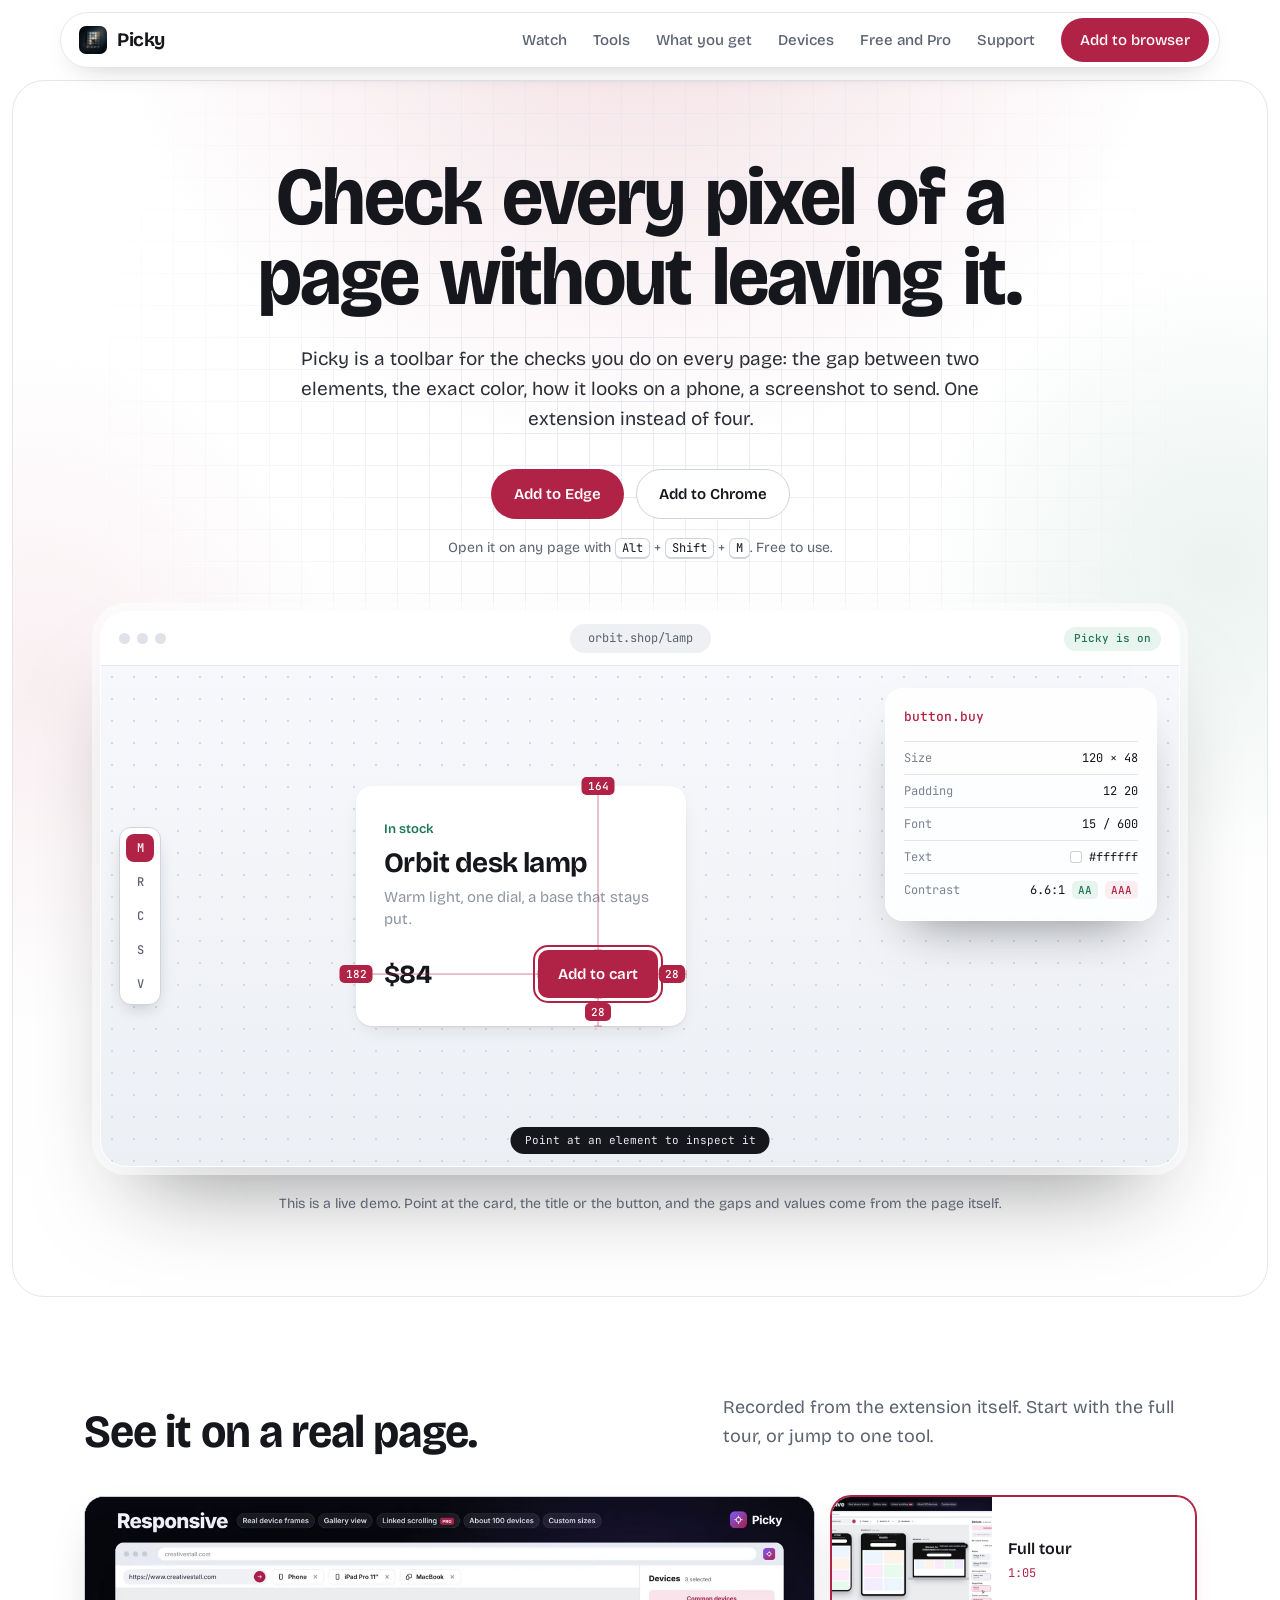
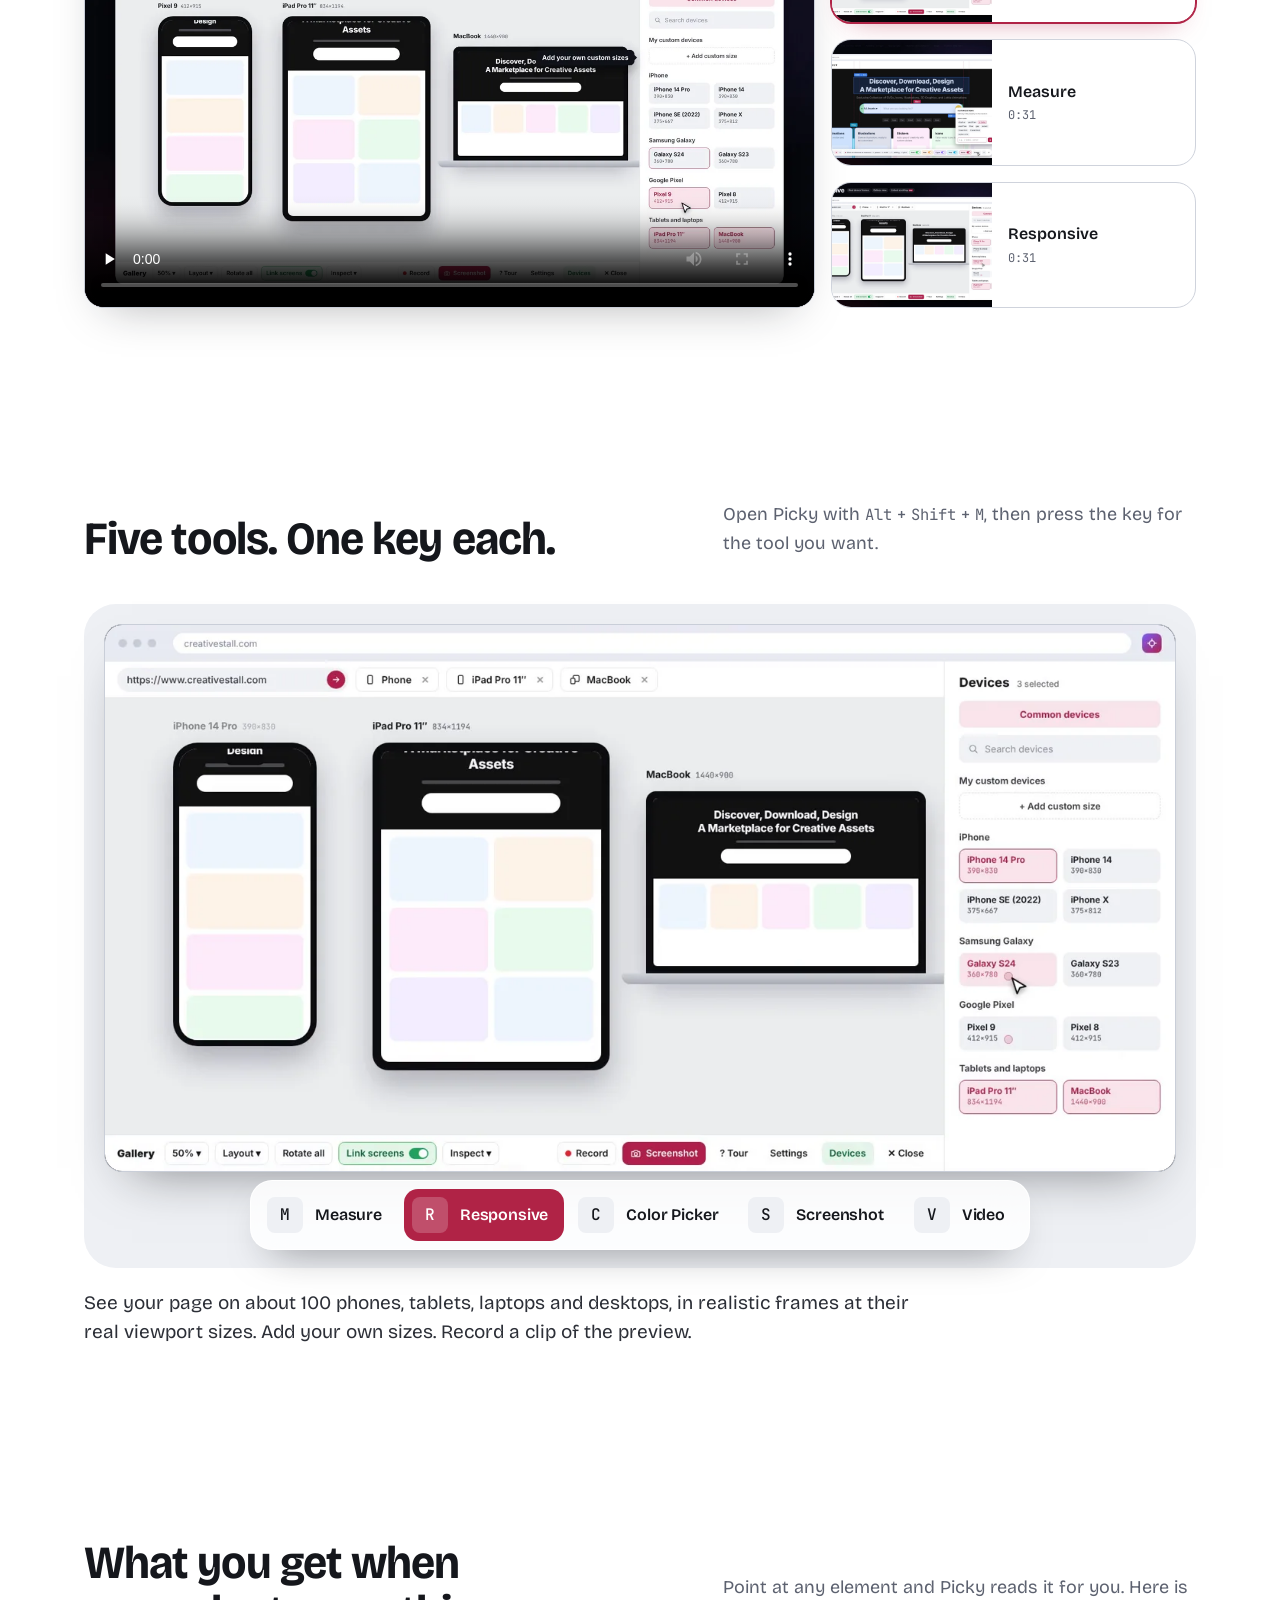
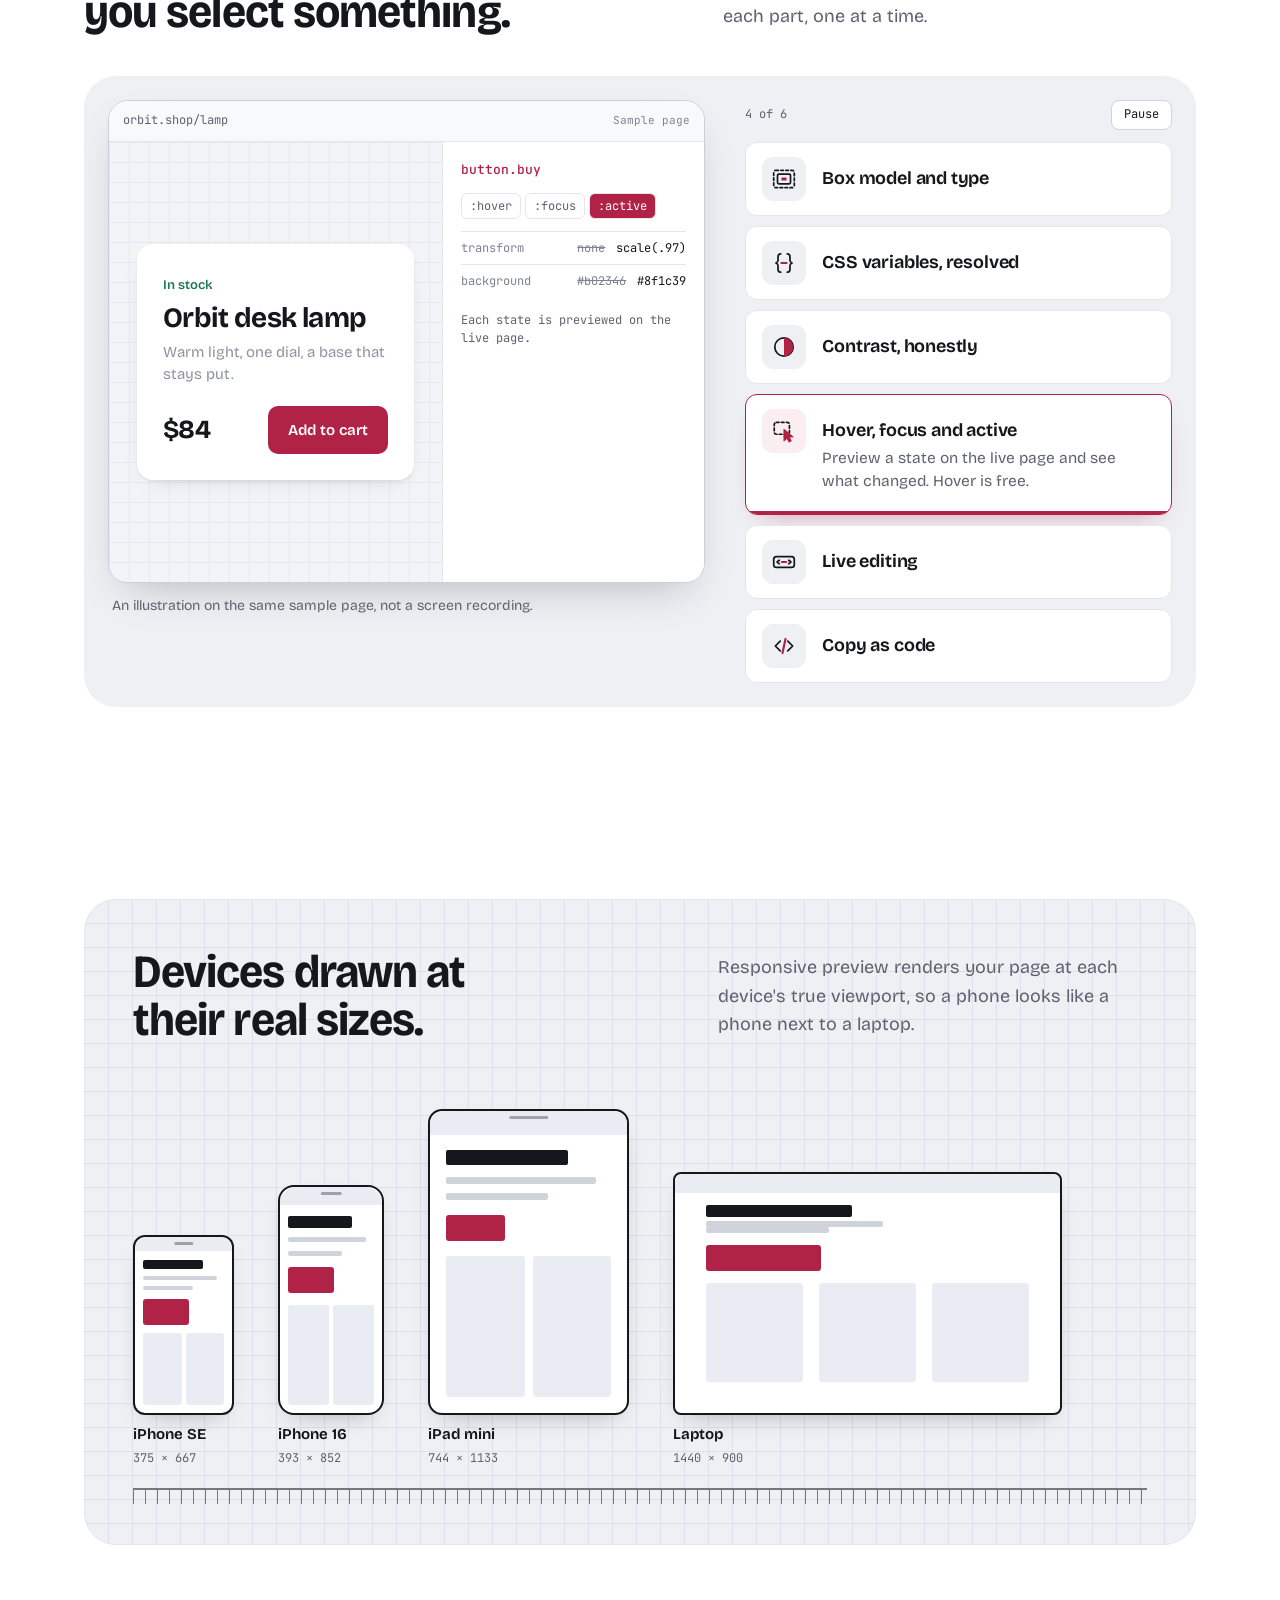
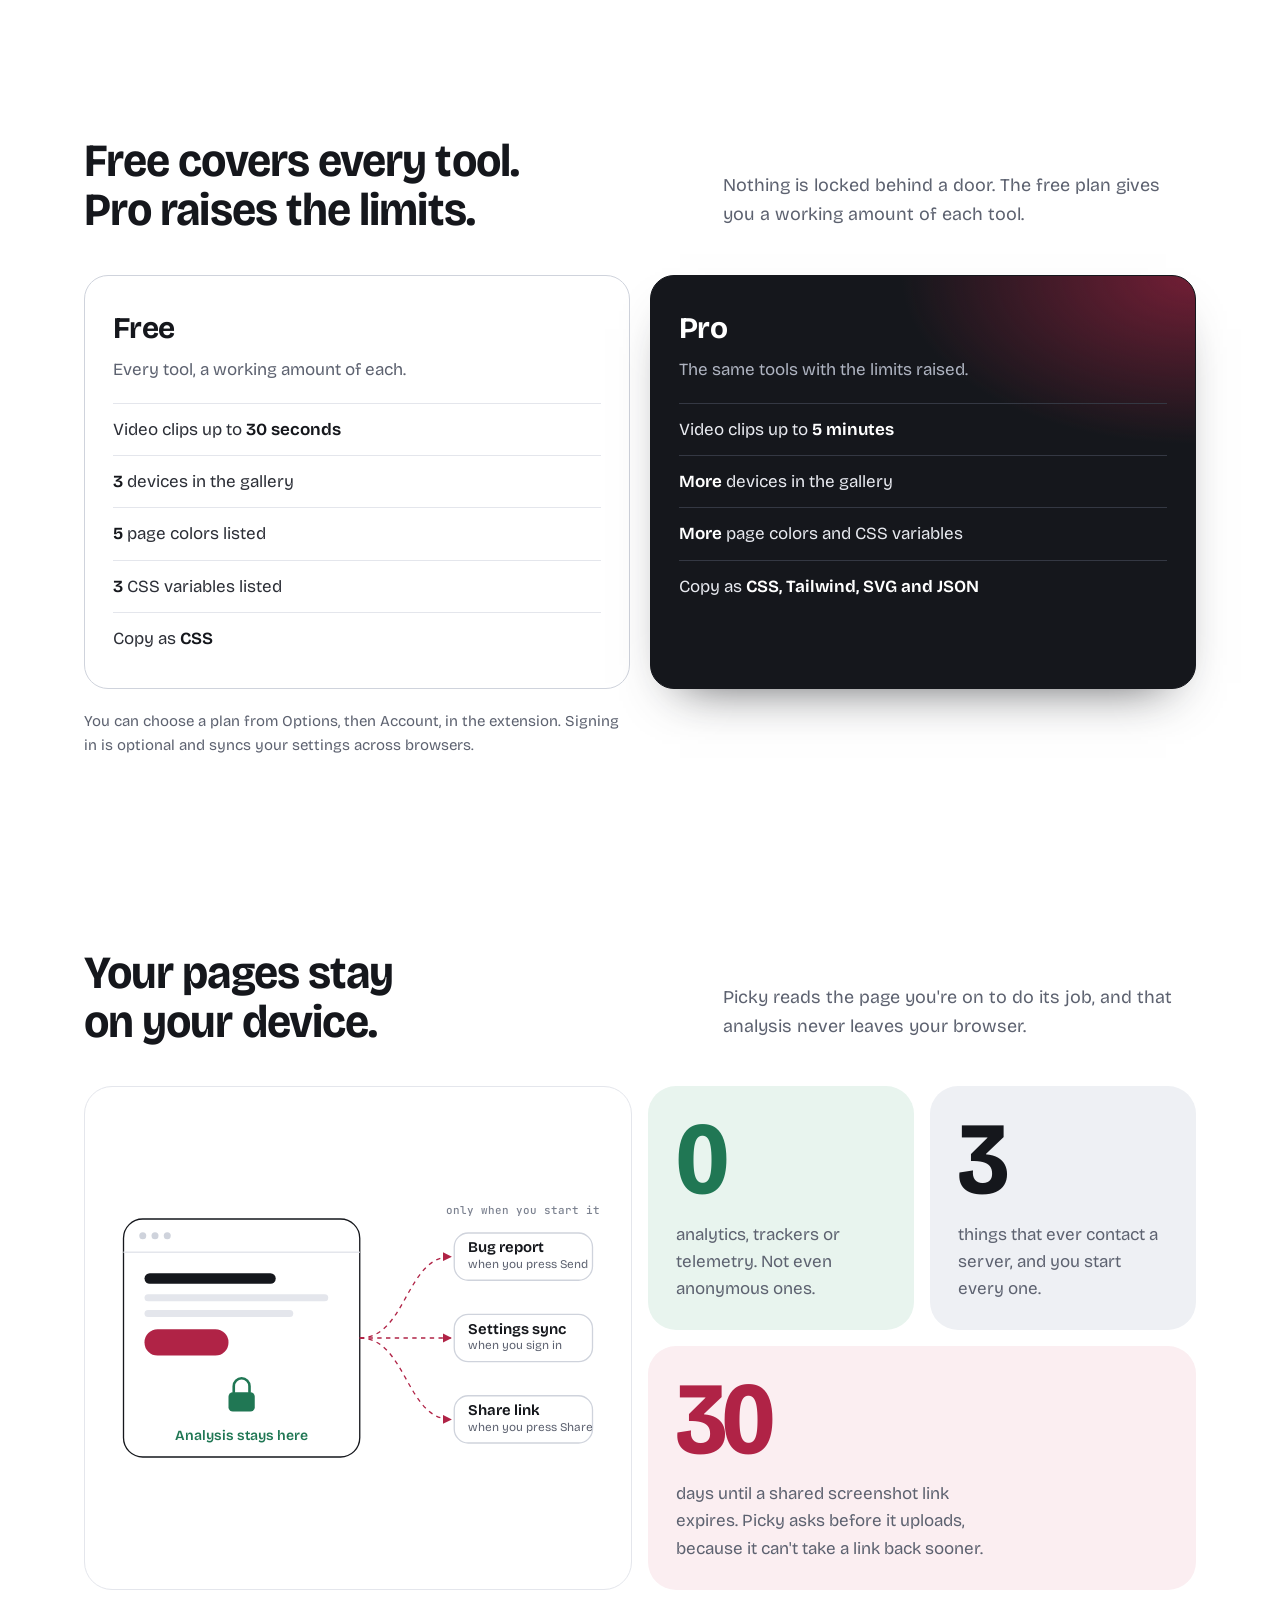
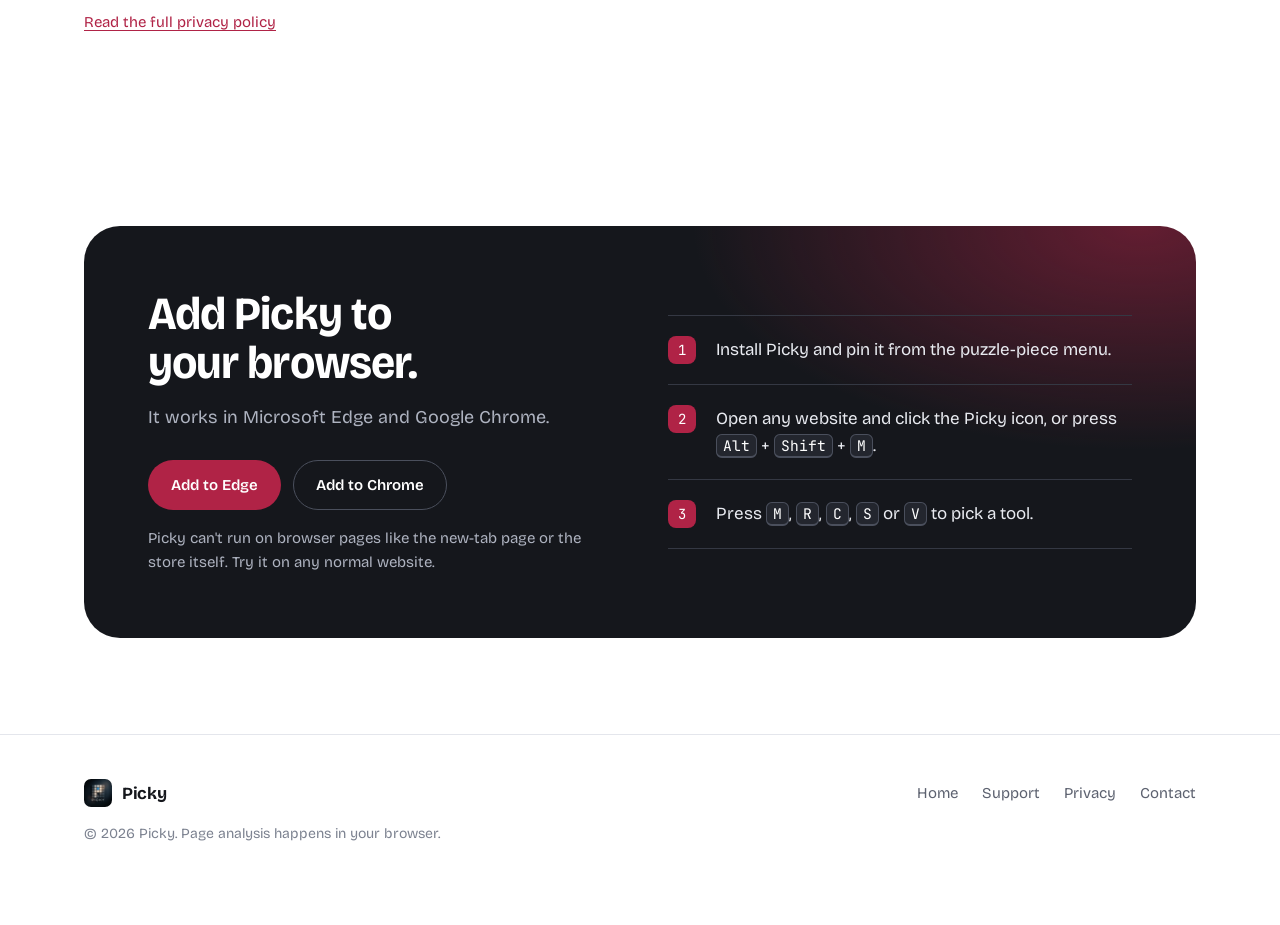
==== index.html @ 8a46ad4c "first commit" ====
<!doctype html>
<html lang="en">
<head>
  <meta charset="UTF-8" />
  <meta name="viewport" content="width=device-width, initial-scale=1.0" />
  <title>Picky — Measure, pick, preview and capture any web page</title>
  <meta name="description" content="Picky is a browser extension for Edge and Chrome. Measure spacing, pick colors, preview your page on about 100 devices, and capture screenshots and video, without leaving the page." />
  <link rel="icon" type="image/png" href="assets/icon-32.png" />
  <link rel="preconnect" href="https://fonts.googleapis.com" />
  <link rel="preconnect" href="https://fonts.gstatic.com" crossorigin />
  <link rel="stylesheet" href="https://fonts.googleapis.com/css2?family=Bricolage+Grotesque:opsz,wdth,wght@12..96,75..100,300..800&family=JetBrains+Mono:wght@400;500&display=swap" />
  <link rel="stylesheet" href="styles.css" />
  <meta property="og:title" content="Picky — Measure, pick, preview and capture any web page" />
  <meta property="og:description" content="One toolbar for the checks you do on every page: spacing, color, devices, screenshots and video." />
  <meta property="og:type" content="website" />
</head>
<body>
  <header class="site-header">
    <div class="wrap">
      <a class="brand" href="index.html"><img src="assets/icon-128.png" alt="" width="28" height="28" />Picky</a>
      <nav class="nav" aria-label="Main">
        <a href="#watch" class="hide-sm">Watch</a>
        <a href="#tools" class="hide-sm">Tools</a>
        <a href="#features" class="hide-sm">What you get</a>
        <a href="#devices" class="hide-sm">Devices</a>
        <a href="#plans" class="hide-sm">Free and Pro</a>
        <a href="support.html">Support</a>
        <a class="btn btn-primary" href="#install">Add to browser</a>
      </nav>
    </div>
  </header>

  <main>
    <section class="hero">
      <div class="wrap">
        <div class="hero-copy">
          <h1>Check every pixel of a page without leaving it.</h1>
          <p class="lede">Picky is a toolbar for the checks you do on every page: the gap between two elements, the exact color, how it looks on a phone, a screenshot to send. One extension instead of four.</p>
          <div class="hero-actions">
            <a class="btn btn-primary" href="#install" data-store="edge">Add to Edge</a>
            <a class="btn btn-quiet" href="#install" data-store="chrome">Add to Chrome</a>
          </div>
          <p class="hero-note">Open it on any page with <kbd>Alt</kbd> + <kbd>Shift</kbd> + <kbd>M</kbd>. Free to use.</p>
        </div>

        <div class="stage">
          <div class="frame">
            <div class="frame-bar">
              <span class="dots" aria-hidden="true"><i></i><i></i><i></i></span>
              <span class="frame-url">orbit.shop/lamp</span>
              <span class="frame-tag">Picky is on</span>
            </div>
            <div class="frame-body">
              <div class="demo-page" data-stage aria-label="Interactive demo. Point at the product card to inspect it.">
                <div class="lamp" data-inspect data-card tabindex="0">
                  <span class="stock" data-inspect tabindex="0">In stock</span>
                  <h2 data-inspect tabindex="0">Orbit desk lamp</h2>
                  <p class="blurb" data-inspect tabindex="0">Warm light, one dial, a base that stays put.</p>
                  <div class="row">
                    <span class="price" data-inspect tabindex="0">$84</span>
                    <button class="buy" type="button" data-inspect>Add to cart</button>
                  </div>
                </div>
                <svg class="guides" data-guides aria-hidden="true"></svg>
                <div class="tb" aria-hidden="true"><span class="on">M</span><span>R</span><span>C</span><span>S</span><span>V</span></div>
                <svg class="ghost" data-ghost width="22" height="22" viewBox="0 0 22 22" aria-hidden="true"><path d="M3 2l15 7.2-6.4 2 -2.2 6.6z" fill="#15171c" stroke="#fff" stroke-width="1.5" stroke-linejoin="round"/></svg>
                <div class="hint-pill" aria-hidden="true">Point at an element to inspect it</div>
              </div>
              <div class="readout" data-readout aria-live="off">
                <p class="el" data-out="el">button</p>
                <dl>
                  <div class="r"><dt>Size</dt><dd data-out="size"></dd></div>
                  <div class="r"><dt>Padding</dt><dd data-out="pad"></dd></div>
                  <div class="r"><dt>Font</dt><dd data-out="font"></dd></div>
                  <div class="r"><dt>Text</dt><dd data-out="color"></dd></div>
                  <div class="r"><dt>Contrast</dt><dd data-out="contrast"></dd></div>
                </dl>
              </div>
            </div>
          </div>
          <p class="demo-hint">This is a live demo. Point at the card, the title or the button, and the gaps and values come from the page itself.</p>
        </div>
      </div>
    </section>

    <section class="band" id="watch">
      <div class="wrap">
        <div class="band-head">
          <h2>See it on a real page.</h2>
          <p class="lead">Recorded from the extension itself. Start with the full tour, or jump to one tool.</p>
        </div>
        <div class="watch">
        <div class="player">
          <video controls preload="none" playsinline poster="assets/video/tour-poster.webp" data-player>
            <source src="assets/video/picky-tour.mp4" type="video/mp4" />
            Your browser can't play this video. <a href="assets/video/picky-tour.mp4">Download it instead</a>.
          </video>
        </div>
        <div class="cuts" role="group" aria-label="Choose a video">
          <button type="button" class="cut" aria-pressed="true" data-src="assets/video/picky-tour.mp4" data-poster="assets/video/tour-poster.webp"><img src="assets/video/tour-poster.webp" alt="" width="320" height="180" loading="lazy" /><span class="cut-t"><b>Full tour</b><span>1:05</span></span></button>
          <button type="button" class="cut" aria-pressed="false" data-src="assets/video/picky-measure.mp4" data-poster="assets/video/measure-poster.webp"><img src="assets/video/measure-poster.webp" alt="" width="320" height="180" loading="lazy" /><span class="cut-t"><b>Measure</b><span>0:31</span></span></button>
          <button type="button" class="cut" aria-pressed="false" data-src="assets/video/picky-responsive.mp4" data-poster="assets/video/responsive-poster.webp"><img src="assets/video/responsive-poster.webp" alt="" width="320" height="180" loading="lazy" /><span class="cut-t"><b>Responsive</b><span>0:31</span></span></button>
        </div>
        </div>
      </div>
    </section>

    <section class="band" id="tools">
      <div class="wrap">
        <div class="band-head">
          <h2>Five tools. One key each.</h2>
          <p class="lead">Open Picky with <kbd>Alt</kbd> + <kbd>Shift</kbd> + <kbd>M</kbd>, then press the key for the tool you want.</p>
        </div>
        <div class="stagebox">
        <div class="shots" data-shots>
          <img data-shot="measure" class="on" src="assets/shots/measure.webp" width="1400" height="716" alt="Measure: gaps in pixels drawn between elements on a page, with a panel for custom CSS." />
          <img data-shot="responsive" src="assets/shots/responsive.webp" width="1400" height="716" alt="Responsive: a phone, a tablet and a laptop showing the same page side by side, with the device list on the right." />
          <img data-shot="color" src="assets/shots/color.webp" width="1400" height="716" alt="Color Picker: a color panel open on a page, with a harmony palette and swatches." />
          <img data-shot="screenshot" src="assets/shots/screenshot.webp" width="1400" height="716" alt="Screenshot: a full-page capture, with the capture saved to the tray." />
          <img data-shot="video" src="assets/shots/video.webp" width="1400" height="716" alt="Video: a recording bar with a running clock above a phone preview." />
        </div>
        <div class="keycaps" data-tools role="group" aria-label="Tools">
          <button type="button" class="keycap" aria-pressed="true" data-tool="measure" data-desc="Click two elements to get the exact pixel gap between them, drawn with scale marks. Point at one to read its size, typography and box model, and change values live to try an idea."><kbd>M</kbd><b>Measure</b></button>
          <button type="button" class="keycap" aria-pressed="false" data-tool="responsive" data-desc="See your page on about 100 phones, tablets, laptops and desktops, in realistic frames at their real viewport sizes. Add your own sizes. Record a clip of the preview."><kbd>R</kbd><b>Responsive</b></button>
          <button type="button" class="keycap" aria-pressed="false" data-tool="color" data-desc="Pick any color on the page and copy it as HEX, RGB or HSL. See the page's palette, and check text against its background for WCAG AA and AAA."><kbd>C</kbd><b>Color Picker</b></button>
          <button type="button" class="keycap" aria-pressed="false" data-tool="screenshot" data-desc="Capture, annotate and crop in the built-in editor. Copy the image, or share a link that anyone can open and that expires after 30 days."><kbd>S</kbd><b>Screenshot</b></button>
          <button type="button" class="keycap" aria-pressed="false" data-tool="video" data-desc="Record the tab, an area or the whole screen, with tab and microphone audio. Clips are 30 seconds on the free plan and 5 minutes on Pro."><kbd>V</kbd><b>Video</b></button>
        </div>
        </div>
        <p class="keycap-desc" data-tool-desc>Click two elements to get the exact pixel gap between them, drawn with scale marks. Point at one to read its size, typography and box model, and change values live to try an idea.</p>
      </div>
    </section>

    <section class="band" id="features">
      <div class="wrap">
        <div class="band-head">
          <h2>What you get when you select something.</h2>
          <p class="lead">Point at any element and Picky reads it for you. Here is each part, one at a time.</p>
        </div>
        <div class="feat" data-features>
          <div class="feat-stage">
            <div class="frame" data-stage2 data-step="box">
              <div class="frame-bar"><span class="frame-url">orbit.shop/lamp</span><span class="frame-tag">Sample page</span></div>
              <div class="d2-body">
                <div class="d2-page">
                  <div class="s-card">
                    <span class="s-stock">In stock</span>
                    <h3 class="s-title">Orbit desk lamp</h3>
                    <p class="s-blurb">Warm light, one dial, a base that stays put.</p>
                    <div class="s-row"><span class="s-price">$84</span><button class="s-buy" type="button" tabindex="-1">Add to cart</button></div>
                  </div>
                </div>
                <div class="readout d2-panel">
                  <div data-pane="box">
                    <p class="el">button.buy</p>
                    <dl>
                      <div class="r" style="--i:0"><dt>Size</dt><dd>120 × 48</dd></div>
                      <div class="r" style="--i:1"><dt>Padding</dt><dd><i class="swatch" style="background:rgba(32,119,84,.55)"></i>12 20</dd></div>
                      <div class="r" style="--i:2"><dt>Content</dt><dd><i class="swatch" style="background:rgba(60,110,220,.55)"></i>80 × 24</dd></div>
                      <div class="r" style="--i:3"><dt>Font</dt><dd>15 / 600</dd></div>
                      <div class="r" style="--i:4"><dt>Line height</dt><dd>24</dd></div>
                    </dl>
                  </div>
                  <div data-pane="vars" hidden>
                    <p class="el">button.buy</p>
                    <dl>
                      <div class="r v" style="--i:0"><dt>background</dt><dd><span class="tok">var(--brand)</span><span class="to"><i class="swatch" style="background:#b02346"></i>#b02346</span></dd></div>
                      <div class="r v" style="--i:1"><dt>color</dt><dd><span class="tok">var(--on-brand)</span><span class="to"><i class="swatch" style="background:#fff"></i>#ffffff</span></dd></div>
                      <div class="r v" style="--i:2"><dt>radius</dt><dd><span class="tok">var(--radius-md)</span><span class="to">10px</span></dd></div>
                    </dl>
                    <p class="note" style="--i:3">Defined in <b>tokens.css</b>, line 12</p>
                  </div>
                  <div data-pane="contrast" hidden>
                    <p class="el">p.blurb</p>
                    <dl>
                      <div class="r" style="--i:0"><dt>Title</dt><dd data-ratio="title"></dd></div>
                      <div class="r" style="--i:1"><dt>Button</dt><dd data-ratio="buy"></dd></div>
                      <div class="r" style="--i:2"><dt>Blurb</dt><dd data-ratio="blurb"></dd></div>
                    </dl>
                    <p class="note" style="--i:3">The blurb fails AA at 15px. Darken it to pass.</p>
                  </div>
                  <div data-pane="states" hidden>
                    <p class="el">button.buy</p>
                    <div class="tabs"><span class="t1">:hover</span><span class="t2">:focus</span><span class="t3">:active</span></div>
                    <div class="diffs">
                      <dl class="diff d1"><div class="r"><dt>background</dt><dd><s>#b02346</s> #8f1c39</dd></div></dl>
                      <dl class="diff d2"><div class="r"><dt>box-shadow</dt><dd><s>none</s> 0 0 0 5px</dd></div></dl>
                      <dl class="diff d3"><div class="r"><dt>transform</dt><dd><s>none</s> scale(.97)</dd></div><div class="r"><dt>background</dt><dd><s>#b02346</s> #8f1c39</dd></div></dl>
                    </div>
                    <p class="note">Each state is previewed on the live page.</p>
                  </div>
                  <div data-pane="edit" hidden>
                    <p class="el">button.buy</p>
                    <dl>
                      <div class="r"><dt>Padding Y</dt><dd><span class="scrub"><i>‹</i><b>12</b><i>›</i></span></dd></div>
                      <div class="r"><dt>Padding X</dt><dd><span class="scrub on"><i>‹</i><b data-px>20</b><i>›</i></span></dd></div>
                      <div class="r"><dt>Size</dt><dd data-size>120 × 48</dd></div>
                    </dl>
                    <p class="note">The button changes as the number moves. Reload the page and it is back to normal.</p>
                  </div>
                  <div data-pane="code" hidden>
                    <p class="el">button.buy</p>
                    <div class="tabs"><span class="on">CSS</span><span>Tailwind <u>Pro</u></span><span>SVG <u>Pro</u></span><span>JSON <u>Pro</u></span></div>
                    <pre class="code"><span style="--i:0">.buy {</span><span style="--i:1">  padding: 12px 20px;</span><span style="--i:2">  border-radius: 10px;</span><span style="--i:3">  background: #b02346;</span><span style="--i:4">  color: #ffffff;</span><span style="--i:5">  font-size: 15px;</span><span style="--i:6">  font-weight: 600;</span><span style="--i:7">}</span></pre>
                    <p class="copied">Copied</p>
                  </div>
                </div>
              </div>
            </div>
            <p class="demo-hint">An illustration on the same sample page, not a screen recording.</p>
          </div>
          <div>
            <div class="picks-head"><span data-count>1 of 6</span><button type="button" class="pause" data-pause aria-pressed="false">Pause</button></div>
            <ul class="picks">
            <li><button type="button" class="pick" aria-pressed="false" data-pick="box" style="--dur:5s">
              <span class="ico"><svg width="24" height="24" viewBox="0 0 24 24" fill="none" stroke="currentColor" stroke-width="1.6" stroke-linecap="round" stroke-linejoin="round" aria-hidden="true"><rect x="2.5" y="4" width="19" height="16" rx="2" stroke-dasharray="2.4 2.2"/><rect x="6" y="7.5" width="12" height="9" rx="1.2"/><rect x="9.6" y="10.6" width="4.8" height="2.8" rx="0.6" fill="var(--crimson)" stroke="none"/></svg></span>
              <span class="txt"><b>Box model and type</b><span class="more"><span>Margin, padding, border and radius, plus font, size, weight and line height, grouped so you can scan them.</span></span></span>
              <i class="bar" aria-hidden="true"></i>
            </button></li>
            <li><button type="button" class="pick" aria-pressed="false" data-pick="vars" style="--dur:5s">
              <span class="ico"><svg width="24" height="24" viewBox="0 0 24 24" fill="none" stroke="currentColor" stroke-width="1.6" stroke-linecap="round" stroke-linejoin="round" aria-hidden="true"><path d="M9 3.5C7 3.5 6.5 4.5 6.5 6V9.5C6.5 10.8 5.8 11.6 4.5 12C5.8 12.4 6.5 13.2 6.5 14.5V18C6.5 19.5 7 20.5 9 20.5"/><path d="M15 3.5C17 3.5 17.5 4.5 17.5 6V9.5C17.5 10.8 18.2 11.6 19.5 12C18.2 12.4 17.5 13.2 17.5 14.5V18C17.5 19.5 17 20.5 15 20.5"/><path d="M9.6 12h2M12.4 12h2" stroke="var(--crimson)" stroke-width="2"/></svg></span>
              <span class="txt"><b>CSS variables, resolved</b><span class="more"><span>Every <code>var(--token)</code> shown as its real value, with the stylesheet it came from.</span></span></span>
              <i class="bar" aria-hidden="true"></i>
            </button></li>
            <li><button type="button" class="pick" aria-pressed="false" data-pick="contrast" style="--dur:5.5s">
              <span class="ico"><svg width="24" height="24" viewBox="0 0 24 24" fill="none" stroke="currentColor" stroke-width="1.6" stroke-linecap="round" stroke-linejoin="round" aria-hidden="true"><circle cx="12" cy="12" r="8.5"/><path d="M12 3.5a8.5 8.5 0 0 1 0 17z" fill="var(--crimson)" stroke="none"/></svg></span>
              <span class="txt"><b>Contrast, honestly</b><span class="more"><span>AA and AAA pass or fail against the effective background. Over a gradient, Picky says so instead of guessing.</span></span></span>
              <i class="bar" aria-hidden="true"></i>
            </button></li>
            <li><button type="button" class="pick" aria-pressed="false" data-pick="states" style="--dur:6.5s">
              <span class="ico"><svg width="24" height="24" viewBox="0 0 24 24" fill="none" stroke="currentColor" stroke-width="1.6" stroke-linecap="round" stroke-linejoin="round" aria-hidden="true"><rect x="3" y="4" width="14" height="11" rx="2" stroke-dasharray="2.4 2.2"/><path d="M12 10.5V21l2.7-2.5 2 3.6 1.9-1-2-3.5 3.6-.2z" fill="var(--crimson)" stroke="var(--crimson)" stroke-width="1"/></svg></span>
              <span class="txt"><b>Hover, focus and active</b><span class="more"><span>Preview a state on the live page and see what changed. Hover is free.</span></span></span>
              <i class="bar" aria-hidden="true"></i>
            </button></li>
            <li><button type="button" class="pick" aria-pressed="false" data-pick="edit" style="--dur:5.5s">
              <span class="ico"><svg width="24" height="24" viewBox="0 0 24 24" fill="none" stroke="currentColor" stroke-width="1.6" stroke-linecap="round" stroke-linejoin="round" aria-hidden="true"><rect x="2.5" y="7" width="19" height="10" rx="2.5"/><path d="M7.6 10.4 5.6 12l2 1.6M16.4 10.4l2 1.6-2 1.6"/><path d="M10 12h4" stroke="var(--crimson)" stroke-width="2"/></svg></span>
              <span class="txt"><b>Live editing</b><span class="more"><span>Drag a number, type a value or open a color picker. The page updates instantly and goes back to normal on reload.</span></span></span>
              <i class="bar" aria-hidden="true"></i>
            </button></li>
            <li><button type="button" class="pick" aria-pressed="false" data-pick="code" style="--dur:6s">
              <span class="ico"><svg width="24" height="24" viewBox="0 0 24 24" fill="none" stroke="currentColor" stroke-width="1.6" stroke-linecap="round" stroke-linejoin="round" aria-hidden="true"><path d="M8.5 7.5 4 12l4.5 4.5M15.5 7.5 20 12l-4.5 4.5"/><path d="M13.4 5.5l-2.8 13" stroke="var(--crimson)" stroke-width="2"/></svg></span>
              <span class="txt"><b>Copy as code</b><span class="more"><span>Copy the element as CSS. Tailwind, SVG and JSON are part of Pro.</span></span></span>
              <i class="bar" aria-hidden="true"></i>
            </button></li>
            </ul>
          </div>
        </div>
      </div>
    </section>

    <section class="band bench" id="devices">
      <div class="wrap">
        <div class="bench-panel">
        <div class="band-head">
          <h2>Devices drawn at their real sizes.</h2>
          <p class="lead">Responsive preview renders your page at each device's true viewport, so a phone looks like a phone next to a laptop.</p>
        </div>
        <div class="scale" role="img" aria-label="Four devices drawn to the same scale: iPhone SE, iPhone 16, iPad mini and a 1440 by 900 laptop.">
          <div class="dev" style="--w:375;--h:667;--r:12"><div class="shape"><div class="wf"><i class="nav"></i><i class="h"></i><i class="l1"></i><i class="l2"></i><i class="btn"></i><i class="cards"><b></b><b></b><b></b></i></div></div><div><b>iPhone SE</b><span>375 × 667</span></div></div>
          <div class="dev" style="--w:393;--h:852;--r:16"><div class="shape"><div class="wf"><i class="nav"></i><i class="h"></i><i class="l1"></i><i class="l2"></i><i class="btn"></i><i class="cards"><b></b><b></b><b></b></i></div></div><div><b>iPhone 16</b><span>393 × 852</span></div></div>
          <div class="dev" style="--w:744;--h:1133;--r:14"><div class="shape"><div class="wf"><i class="nav"></i><i class="h"></i><i class="l1"></i><i class="l2"></i><i class="btn"></i><i class="cards"><b></b><b></b><b></b></i></div></div><div><b>iPad mini</b><span>744 × 1133</span></div></div>
          <div class="dev wide" style="--w:1440;--h:900;--r:8"><div class="shape"><div class="wf"><i class="nav"></i><i class="h"></i><i class="l1"></i><i class="l2"></i><i class="btn"></i><i class="cards"><b></b><b></b><b></b></i></div></div><div><b>Laptop</b><span>1440 × 900</span></div></div>
        </div>
        <div class="ruler" aria-hidden="true"></div>
        </div>
      </div>
    </section>

    <section class="band" id="plans">
      <div class="wrap">
        <div class="band-head">
          <h2>Free covers every tool. Pro raises the limits.</h2>
          <p class="lead">Nothing is locked behind a door. The free plan gives you a working amount of each tool.</p>
        </div>
        <div class="plans2">
          <div class="plan-card">
            <h3>Free</h3>
            <p class="sub">Every tool, a working amount of each.</p>
            <ul>
              <li>Video clips up to <b>30 seconds</b></li>
              <li><b>3</b> devices in the gallery</li>
              <li><b>5</b> page colors listed</li>
              <li><b>3</b> CSS variables listed</li>
              <li>Copy as <b>CSS</b></li>
            </ul>
          </div>
          <div class="plan-card pro">
            <h3>Pro</h3>
            <p class="sub">The same tools with the limits raised.</p>
            <ul>
              <li>Video clips up to <b>5 minutes</b></li>
              <li><b>More</b> devices in the gallery</li>
              <li><b>More</b> page colors and CSS variables</li>
              <li>Copy as <b>CSS, Tailwind, SVG and JSON</b></li>
            </ul>
          </div>
        </div>
        <p class="plan-note">You can choose a plan from Options, then Account, in the extension. Signing in is optional and syncs your settings across browsers.</p>
      </div>
    </section>

    <section class="band" id="privacy">
      <div class="wrap">
        <div class="band-head">
          <h2>Your pages stay on your device.</h2>
          <p class="lead">Picky reads the page you're on to do its job, and that analysis never leaves your browser.</p>
        </div>
        <div class="bento">
          <div class="tile tile-diagram">
            <svg viewBox="0 0 560 320" role="img" aria-label="Diagram. Inside your browser, Picky analyses the page and it stays there. Only if you start it, three things reach a server: a bug report, settings sync, and a share link.">
              <defs><marker id="ah" viewBox="0 0 8 8" refX="7" refY="4" markerWidth="7" markerHeight="7" orient="auto"><path d="M0 0 8 4 0 8z" fill="#b02346"/></marker></defs>
              <rect class="dg-browser" x="12" y="24" width="270" height="272" rx="22"/>
              <path class="dg-line" d="M12 62H282"/>
              <circle class="dg-dot" cx="34" cy="43" r="4"/><circle class="dg-dot" cx="48" cy="43" r="4"/><circle class="dg-dot" cx="62" cy="43" r="4"/>
              <rect class="dg-bar-ink" x="36" y="86" width="150" height="12" rx="6"/>
              <rect class="dg-bar" x="36" y="110" width="210" height="8" rx="4"/>
              <rect class="dg-bar" x="36" y="128" width="170" height="8" rx="4"/>
              <rect class="dg-btn" x="36" y="150" width="96" height="30" rx="15"/>
              <path class="dg-lock-s" d="M138 222v-7a9 9 0 0 1 18 0v7"/>
              <rect class="dg-lock-r" x="132" y="222" width="30" height="22" rx="5"/>
              <text class="dg-t" x="147" y="276" text-anchor="middle">Analysis stays here</text>
              <text class="dg-cap" x="469" y="18" text-anchor="middle">only when you start it</text>
              <path class="dg-path" d="M282 160C335 160 335 67 386 67"/>
              <path class="dg-path" d="M282 160H386"/>
              <path class="dg-path" d="M282 160C335 160 335 253 386 253"/>
              <rect class="dg-node" x="390" y="40" width="158" height="54" rx="16"/>
              <text class="dg-n1" x="406" y="62">Bug report</text><text class="dg-n2" x="406" y="80">when you press Send</text>
              <rect class="dg-node" x="390" y="133" width="158" height="54" rx="16"/>
              <text class="dg-n1" x="406" y="155">Settings sync</text><text class="dg-n2" x="406" y="173">when you sign in</text>
              <rect class="dg-node" x="390" y="226" width="158" height="54" rx="16"/>
              <text class="dg-n1" x="406" y="248">Share link</text><text class="dg-n2" x="406" y="266">when you press Share</text>
            </svg>
          </div>
          <div class="tile green"><span class="num">0</span><p>analytics, trackers or telemetry. Not even anonymous ones.</p></div>
          <div class="tile"><span class="num">3</span><p>things that ever contact a server, and you start every one.</p></div>
          <div class="tile wide rose"><span class="num">30</span><p>days until a shared screenshot link expires. Picky asks before it uploads, because it can't take a link back sooner.</p></div>
        </div>
        <p class="plan-note"><a href="privacy.html">Read the full privacy policy</a></p>
      </div>
    </section>

    <section class="band install" id="install">
      <div class="wrap">
        <div class="install-panel">
        <div>
          <h2>Add Picky to your browser.</h2>
          <p class="lead">It works in Microsoft Edge and Google Chrome.</p>
          <div class="install-actions">
            <a class="btn btn-primary" href="#install" data-store="edge">Add to Edge</a>
            <a class="btn btn-quiet" href="#install" data-store="chrome">Add to Chrome</a>
          </div>
          <p class="install-note">Picky can't run on browser pages like the new-tab page or the store itself. Try it on any normal website.</p>
        </div>
        <ol class="install-steps">
          <li><span>Install Picky and pin it from the puzzle-piece menu.</span></li>
          <li><span>Open any website and click the Picky icon, or press <kbd>Alt</kbd> + <kbd>Shift</kbd> + <kbd>M</kbd>.</span></li>
          <li><span>Press <kbd>M</kbd>, <kbd>R</kbd>, <kbd>C</kbd>, <kbd>S</kbd> or <kbd>V</kbd> to pick a tool.</span></li>
        </ol>
        </div>
      </div>
    </section>
  </main>

  <footer class="site-footer">
    <div class="wrap">
      <a class="brand" href="index.html"><img src="assets/icon-128.png" alt="" width="24" height="24" />Picky</a>
      <div class="links">
        <a href="index.html">Home</a>
        <a href="support.html">Support</a>
        <a href="privacy.html">Privacy</a>
        <a href="mailto:mtayyabbaig26@gmail.com">Contact</a>
      </div>
      <p class="copy">© <span id="year">2026</span> Picky. Page analysis happens in your browser.</p>
    </div>
  </footer>

  <script src="script.js"></script>
</body>
</html>
---- styles.css ----
/* Picky website
   Graph-paper hero, plain white page. Brand: crimson (the pick) and green (pass / on), as in the extension. */

:root {
  --ink: #15171c;
  --text: #2c2f37;
  --mute: #5d6270;
  --subtle: #7c8290;
  --sheet: #ffffff;
  --paper: #eef0f4;
  --grid: #dde1e9;
  --line: #e4e6ec;
  --crimson: #b02346;
  --crimson-hi: #8f1c39;
  --crimson-wash: #fbeef1;
  --green: #207754;
  --green-wash: #e8f4ee;
  --radius: 12px;
  --maxw: 1160px;
  --display: 'Bricolage Grotesque', 'Segoe UI', system-ui, sans-serif;
  --mono: 'JetBrains Mono', ui-monospace, SFMono-Regular, Consolas, monospace;
}

*, *::before, *::after { box-sizing: border-box; }
html { scroll-behavior: smooth; -webkit-text-size-adjust: 100%; }
@media (prefers-reduced-motion: reduce) { html { scroll-behavior: auto; } * { transition: none !important; } }

body {
  margin: 0;
  background: var(--sheet);
  color: var(--text);
  font-family: var(--display);
  font-size: 17px;
  line-height: 1.6;
  font-optical-sizing: auto;
  -webkit-font-smoothing: antialiased;
}

a { color: var(--crimson); text-decoration-thickness: 1px; text-underline-offset: 3px; }
a:hover { color: var(--crimson-hi); }
:focus-visible { outline: 2px solid var(--crimson); outline-offset: 3px; border-radius: 4px; }
img { max-width: 100%; display: block; }
code, kbd { font-family: var(--mono); font-size: 0.86em; }
code { background: var(--paper); border-radius: 5px; padding: 1px 6px; color: var(--ink); }

.wrap { width: 100%; max-width: var(--maxw); margin: 0 auto; padding: 0 24px; }

/* ---------- Header ---------- */
.site-header { position: sticky; top: 0; z-index: 20; background: rgba(255, 255, 255, 0.88); backdrop-filter: blur(14px); border-bottom: 1px solid var(--line); }
.site-header .wrap { display: flex; align-items: center; justify-content: space-between; height: 64px; }
.brand { display: flex; align-items: center; gap: 10px; color: var(--ink); font-weight: 700; font-size: 19px; letter-spacing: -0.02em; text-decoration: none; }
.brand:hover { color: var(--ink); }
.brand img { width: 28px; height: 28px; border-radius: 7px; }
.nav { display: flex; align-items: center; gap: 26px; }
.nav a { color: var(--mute); font-size: 15px; font-weight: 500; text-decoration: none; }
.nav a:hover { color: var(--ink); }
.nav a.btn { color: #fff; }

/* ---------- Buttons ---------- */
.btn { display: inline-flex; align-items: center; justify-content: center; gap: 8px; padding: 11px 20px; border-radius: 10px; font: inherit; font-size: 15px; font-weight: 600; text-decoration: none; cursor: pointer; border: 1px solid transparent; transition: background 0.15s, border-color 0.15s; }
.btn-primary { background: var(--crimson); color: #fff; }
.btn-primary:hover { background: var(--crimson-hi); color: #fff; }
.btn-quiet { background: var(--sheet); color: var(--ink); border-color: #cfd3dc; }
.btn-quiet:hover { background: var(--paper); color: var(--ink); }

/* ---------- Hero ---------- */
.hero {
  position: relative;
  padding: 72px 0 96px;
  background-color: var(--paper);
  background-image:
    linear-gradient(var(--grid) 1px, transparent 1px),
    linear-gradient(90deg, var(--grid) 1px, transparent 1px);
  background-size: 24px 24px;
  background-position: -1px -1px;
  border-bottom: 1px solid var(--line);
}
.hero-grid { display: grid; grid-template-columns: minmax(0, 5fr) minmax(0, 7fr); gap: 56px; align-items: center; }
.hero h1 {
  margin: 0 0 22px;
  font-size: clamp(42px, 5.6vw, 76px);
  line-height: 0.98;
  font-weight: 700;
  font-stretch: 94%;
  letter-spacing: -0.022em;
  text-wrap: balance;
  color: var(--ink);
}
.hero .lede { margin: 0 0 30px; max-width: 34em; font-size: 19px; color: var(--text); }
.hero-actions { display: flex; flex-wrap: wrap; gap: 12px; }
.hero-note { margin: 18px 0 0; font-size: 14px; color: var(--mute); }
.hero-note kbd { background: var(--sheet); border: 1px solid #cfd3dc; border-bottom-width: 2px; border-radius: 6px; padding: 1px 6px; color: var(--ink); }

/* ---------- Specimen (the live demo) ---------- */
.stage { position: relative; }
.frame { background: var(--sheet); border: 1px solid #c9ced8; border-radius: 14px; box-shadow: 0 18px 44px -18px rgba(21, 23, 28, 0.28); overflow: hidden; }
.frame-bar { display: flex; align-items: center; justify-content: space-between; gap: 12px; padding: 10px 14px; border-bottom: 1px solid var(--line); background: #f8f9fb; }
.frame-url { font-family: var(--mono); font-size: 12px; color: var(--mute); }
.keys { display: flex; gap: 5px; }
.keys span { font-family: var(--mono); font-size: 11px; font-weight: 500; color: var(--mute); width: 24px; height: 24px; display: grid; place-items: center; border: 1px solid #cfd3dc; border-bottom-width: 2px; border-radius: 6px; background: var(--sheet); }
.keys span.on { color: #fff; background: var(--crimson); border-color: var(--crimson-hi); }
.frame-body { display: grid; grid-template-columns: minmax(0, 1fr) 232px; }
.demo-page { position: relative; padding: 36px 32px; display: grid; place-items: center; min-height: 380px; background: #f3f4f7; }

.lamp { width: 100%; max-width: 330px; background: var(--sheet); border-radius: 16px; padding: 28px; box-shadow: 0 1px 2px rgba(21, 23, 28, 0.08), 0 8px 24px -12px rgba(21, 23, 28, 0.18); }
[data-inspect] { cursor: crosshair; }
.is-picked { outline: 2px solid var(--crimson); outline-offset: 3px; }
.lamp .stock { margin: 0 0 8px; display: inline-block; font-size: 13px; font-weight: 600; color: var(--green); }
.lamp h2 { margin: 0 0 8px; font-size: 28px; line-height: 1.1; font-weight: 700; letter-spacing: -0.02em; color: var(--ink); }
.lamp .blurb { margin: 0 0 20px; font-size: 15px; line-height: 1.45; color: #8d93a0; }
.lamp .row { display: flex; align-items: center; justify-content: space-between; gap: 12px; }
.lamp .price { font-size: 26px; font-weight: 700; color: var(--ink); letter-spacing: -0.02em; }
.lamp .buy { font: inherit; font-size: 15px; font-weight: 600; color: #fff; background: var(--crimson); border: 0; border-radius: 10px; padding: 12px 20px; }

.guides { position: absolute; inset: 0; width: 100%; height: 100%; pointer-events: none; overflow: visible; }
.guides line { stroke: var(--crimson); stroke-width: 1; stroke-opacity: 0.55; }
.guides .pill { fill: var(--crimson); }
.guides text { fill: #fff; font: 500 11px var(--mono); text-anchor: middle; dominant-baseline: central; }

.readout { border-left: 1px solid var(--line); padding: 18px 18px 20px; background: var(--sheet); font-family: var(--mono); font-size: 12px; line-height: 1.5; }
.readout .el { margin: 0 0 14px; font-size: 13px; font-weight: 500; color: var(--crimson); word-break: break-all; }
.readout dl { margin: 0; }
.readout .r { display: flex; justify-content: space-between; align-items: center; gap: 10px; padding: 7px 0; border-top: 1px solid var(--line); }
.readout dt { color: var(--subtle); }
.readout dd { margin: 0; color: var(--ink); text-align: right; display: flex; align-items: center; gap: 7px; }
.swatch { width: 12px; height: 12px; border-radius: 3px; border: 1px solid rgba(21, 23, 28, 0.2); flex: none; }
.badge { padding: 1px 6px; border-radius: 5px; font-weight: 500; font-size: 11px; }
.badge.pass { background: var(--green-wash); color: var(--green); }
.badge.fail { background: var(--crimson-wash); color: var(--crimson); }
.demo-hint { margin: 12px 4px 0; font-size: 14px; color: var(--mute); }

/* ---------- Page bands ---------- */
.band { padding: 96px 0; }
.band + .band { border-top: 1px solid var(--line); }
.split { display: grid; grid-template-columns: minmax(0, 4fr) minmax(0, 7fr); gap: 72px; align-items: start; }
.band h2 { margin: 0 0 16px; font-size: clamp(30px, 3.8vw, 46px); line-height: 1.06; font-weight: 700; font-stretch: 94%; letter-spacing: -0.02em; text-wrap: balance; color: var(--ink); }
.band .lead { margin: 0; color: var(--mute); font-size: 18px; max-width: 30em; }

.sticky { position: sticky; top: 96px; }
.band-head { max-width: 40em; margin-bottom: 36px; }

/* video */
.player { border-radius: 14px; overflow: hidden; background: #0d0e12; border: 1px solid #c9ced8; box-shadow: 0 18px 44px -22px rgba(21, 23, 28, 0.35); }
.player video { display: block; width: 100%; height: auto; aspect-ratio: 16 / 9; background: #0d0e12; }

/* tools with screenshots */
.shots { border-radius: 14px; overflow: hidden; border: 1px solid #c9ced8; background: #0d0e12; box-shadow: 0 18px 44px -22px rgba(21, 23, 28, 0.35); }
.shots img { display: block; width: 100%; height: auto; aspect-ratio: 1400 / 716; }
.shots img[hidden] { display: none; }


/* tools: keycaps under a full-width screenshot */
.shots { border-radius: 14px; overflow: hidden; border: 1px solid #c9ced8; background: #0d0e12; box-shadow: 0 18px 44px -22px rgba(21, 23, 28, 0.35); }
.shots img { display: block; width: 100%; height: auto; aspect-ratio: 1400 / 716; }
.shots img[hidden] { display: none; }
.keycaps { display: grid; grid-template-columns: repeat(5, minmax(0, 1fr)); gap: 12px; margin-top: 20px; }
.keycap { display: flex; align-items: center; gap: 12px; padding: 10px 12px; font: inherit; color: var(--ink); background: var(--sheet); border: 1px solid #cfd3dc; border-bottom-width: 3px; border-radius: 12px; cursor: pointer; text-align: left; transition: background 0.15s, border-color 0.15s; }
.keycap kbd { flex: none; width: 36px; height: 36px; display: grid; place-items: center; font-size: 16px; font-weight: 500; color: var(--ink); background: var(--paper); border-radius: 8px; }
.keycap b { font-size: 16px; font-weight: 600; letter-spacing: -0.01em; }
.keycap:hover { background: #f6f7f9; }
.keycap[aria-pressed="true"] { border-color: var(--crimson-hi); background: var(--crimson); color: #fff; }
.keycap[aria-pressed="true"] kbd { background: rgba(255, 255, 255, 0.2); color: #fff; }
.keycap-desc { margin: 20px 0 0; max-width: 44em; font-size: 19px; line-height: 1.55; color: var(--text); }

/* devices: stand on a pixel ruler */
.bench { background-color: var(--paper); background-image: linear-gradient(var(--grid) 1px, transparent 1px), linear-gradient(90deg, var(--grid) 1px, transparent 1px); background-size: 24px 24px; background-position: -1px -1px; border-top: 1px solid var(--line); border-bottom: 1px solid var(--line); }
.bench .scale { --s: 0.27; gap: 32px 44px; padding-top: 24px; align-items: flex-end; }
.bench .dev .shape { background: #fff; border-color: var(--ink); background-image: none; box-shadow: 0 10px 24px -14px rgba(21, 23, 28, 0.4); }
.bench .dev { position: relative; }
.ruler { height: 16px; margin-top: 18px; border-top: 2px solid var(--ink); background: repeating-linear-gradient(90deg, var(--ink) 0 1px, transparent 1px 12px); -webkit-mask: linear-gradient(to bottom, #000 0 100%); opacity: 0.55; }

/* plans: two panels */
.plans2 { display: grid; grid-template-columns: repeat(2, minmax(0, 1fr)); gap: 20px; }
.plan-card { padding: 28px 28px 24px; background: var(--sheet); border: 1px solid #cfd3dc; border-radius: 16px; }
.plan-card.pro { border-color: var(--crimson); box-shadow: 0 18px 40px -26px rgba(176, 35, 70, 0.6); }
.plan-card h3 { margin: 0; font-size: 30px; font-weight: 700; letter-spacing: -0.02em; color: var(--ink); }
.plan-card.pro h3 { color: var(--crimson); }
.plan-card .sub { margin: 4px 0 20px; color: var(--mute); }
.plan-card ul { list-style: none; margin: 0; padding: 0; }
.plan-card li { padding: 12px 0; border-top: 1px solid var(--line); color: var(--text); }
.plan-card li b { color: var(--ink); font-weight: 650; }
.plan-note { margin: 24px 0 0; color: var(--mute); font-size: 15px; max-width: 40em; }

/* privacy: a statement and three columns */

/* video clips as thumbnails */
.cuts { display: grid; grid-template-columns: repeat(3, minmax(0, 1fr)); gap: 16px; margin-top: 16px; }
.cut { display: block; padding: 0; overflow: hidden; font: inherit; text-align: left; color: var(--ink); background: var(--sheet); border: 1px solid #cfd3dc; border-radius: 12px; cursor: pointer; transition: border-color 0.15s, box-shadow 0.15s; }
.cut img { display: block; width: 100%; height: auto; aspect-ratio: 16 / 9; object-fit: cover; background: #0d0e12; }
.cut-t { display: flex; align-items: baseline; justify-content: space-between; gap: 10px; padding: 10px 14px 12px; }
.cut-t b { font-weight: 600; font-size: 16px; }
.cut-t span { font-family: var(--mono); font-size: 12px; color: var(--mute); }
.cut:hover { border-color: #aab0bd; }
.cut[aria-pressed="true"] { border-color: var(--crimson); box-shadow: 0 0 0 1px var(--crimson), 0 14px 30px -20px rgba(176, 35, 70, 0.6); }
.cut[aria-pressed="true"] .cut-t span { color: var(--crimson); }

/* devices: a wireframe of the page inside each frame */
.wf { position: absolute; inset: 0; display: flex; flex-direction: column; gap: 5%; overflow: hidden; border-radius: inherit; }
.wf i { display: block; flex: none; font-style: normal; }
.wf .nav { height: 8%; background: #e9ecf2; }
.wf .h { height: 5%; width: 62%; margin: 0 8%; background: var(--ink); border-radius: 2px; }
.wf .l1, .wf .l2 { height: 2.4%; margin: -2% 8% 0; background: #cfd3dc; border-radius: 2px; }
.wf .l1 { width: 76%; }
.wf .l2 { width: 52%; margin-top: -3%; }
.wf .btn { height: 6%; width: 30%; margin: 0 8%; background: var(--crimson); border-radius: 3px; }
.wf .cards { flex: 1; display: grid; grid-template-columns: repeat(2, minmax(0, 1fr)); gap: 5%; margin: 0 8% 8%; }
.wf .cards b { background: #e9ecf2; border-radius: 3px; }
.wf .cards b:nth-child(3) { display: none; }
.dev.wide .wf .cards { grid-template-columns: repeat(3, minmax(0, 1fr)); }
.dev.wide .wf .cards b:nth-child(3) { display: block; }
.dev.wide .wf .h { width: 38%; }
.dev.wide .wf .l1 { width: 46%; }
.dev.wide .wf .l2 { width: 32%; }

/* hero demo: the floating toolbar and hint bar from the product */
.tb { position: absolute; right: 12px; top: 50%; transform: translateY(-50%); display: flex; flex-direction: column; gap: 6px; padding: 6px; background: var(--sheet); border: 1px solid #cfd3dc; border-radius: 12px; box-shadow: 0 8px 20px -10px rgba(21, 23, 28, 0.4); }
.tb span { width: 28px; height: 28px; display: grid; place-items: center; font-family: var(--mono); font-size: 12px; font-weight: 500; color: var(--mute); border-radius: 8px; }
.tb span.on { color: #fff; background: var(--crimson); }
.hint-pill { position: absolute; left: 50%; bottom: 12px; transform: translateX(-50%); padding: 5px 14px; border-radius: 999px; background: var(--ink); color: #e8eaf0; font-family: var(--mono); font-size: 11px; white-space: nowrap; }
.demo-page { padding: 36px 64px 56px 32px; min-height: 420px; }

/* what you get: stage + step cards */
.feat { display: grid; grid-template-columns: minmax(0, 7fr) minmax(0, 5fr); gap: 40px; align-items: start; }
.feat-stage { position: sticky; top: 96px; }
.frame-tag { font-family: var(--mono); font-size: 11px; color: var(--subtle); }
.d2-body { display: grid; grid-template-columns: minmax(0, 1fr) 262px; }
.d2-page { position: relative; padding: 36px 28px; display: grid; place-items: center; min-height: 440px; background-color: #f3f4f7; background-image: linear-gradient(#e6e9f0 1px, transparent 1px), linear-gradient(90deg, #e6e9f0 1px, transparent 1px); background-size: 20px 20px; }
.d2-panel { min-height: 440px; }
.d2-panel [hidden] { display: none; }

.s-card { width: 100%; max-width: 310px; background: var(--sheet); border-radius: 16px; padding: 26px; box-shadow: 0 1px 2px rgba(21, 23, 28, 0.08), 0 8px 24px -12px rgba(21, 23, 28, 0.18); }
.s-stock { display: inline-block; margin-bottom: 8px; font-size: 13px; font-weight: 600; color: var(--green); }
.s-title { margin: 0 0 8px; font-size: 28px; line-height: 1.1; font-weight: 700; letter-spacing: -0.02em; color: var(--ink); }
.s-blurb { margin: 0 0 20px; font-size: 15px; line-height: 1.45; color: #8d93a0; }
.s-row { display: flex; align-items: center; justify-content: space-between; gap: 12px; }
.s-price { font-size: 26px; font-weight: 700; letter-spacing: -0.02em; color: var(--ink); }
.s-buy { position: relative; font: inherit; font-size: 15px; font-weight: 600; line-height: 24px; color: #fff; background: var(--crimson); border: 0; border-radius: 10px; padding: 12px var(--px, 20px); }
.s-buy::after { content: ''; position: absolute; inset: 0; border-radius: inherit; border: solid rgba(32, 119, 84, 0.55); border-width: 12px var(--px, 20px); background: rgba(60, 110, 220, 0.45); background-clip: padding-box; opacity: 0; transition: opacity 0.3s; pointer-events: none; }

[data-step="box"] .s-buy, [data-step="vars"] .s-buy, [data-step="edit"] .s-buy, [data-step="code"] .s-buy, [data-step="contrast"] .s-blurb { outline: 2px solid var(--crimson); outline-offset: 3px; }
[data-step="box"] .s-buy::after { opacity: 1; }
[data-step="states"] .s-buy { animation: st-btn 6.5s linear both; }
@keyframes st-btn {
  0%, 4% { background: var(--crimson); box-shadow: none; transform: none; }
  7%, 30% { background: var(--crimson-hi); }
  34%, 38% { background: var(--crimson); box-shadow: none; }
  42%, 63% { background: var(--crimson); box-shadow: 0 0 0 3px #fff, 0 0 0 5px var(--ink); }
  67%, 70% { background: var(--crimson); box-shadow: none; transform: none; }
  74%, 96% { background: var(--crimson-hi); transform: scale(0.97); }
  100% { background: var(--crimson); transform: none; }
}

/* panel panes */
.d2-panel .r { animation: rowin 0.4s both; animation-delay: calc(var(--i, 0) * 0.14s); }
.d2-panel .note { margin: 14px 0 0; color: var(--mute); animation: rowin 0.4s both; animation-delay: calc(var(--i, 4) * 0.14s); }
.d2-panel .note b { color: var(--ink); font-weight: 500; }
@keyframes rowin { from { opacity: 0; transform: translateY(4px); } to { opacity: 1; transform: none; } }
.r.v { display: block; }
.r.v dd { display: flex; justify-content: space-between; margin-top: 2px; }
.r.v .tok { color: var(--crimson); }
.r.v .to { display: inline-flex; align-items: center; gap: 6px; color: var(--ink); }
.d2-panel .tabs { display: flex; flex-wrap: wrap; gap: 4px; margin: 0 0 12px; }
.d2-panel .tabs span { padding: 3px 8px; border-radius: 6px; color: var(--mute); border: 1px solid var(--line); }
.d2-panel .tabs u { text-decoration: none; font-size: 10px; color: var(--crimson); margin-left: 2px; }
.d2-panel .tabs .on { color: #fff; background: var(--crimson); border-color: var(--crimson); }
.diffs { display: grid; }
.diff { grid-area: 1 / 1; margin: 0; opacity: 0; }
.diff s { color: var(--subtle); margin-right: 4px; }
[data-step="states"] .d1 { animation: win1 6.5s both; }
[data-step="states"] .d2 { animation: win2 6.5s both; }
[data-step="states"] .d3 { animation: win3 6.5s both; }
[data-step="states"] .t1 { animation: tab1 6.5s both; }
[data-step="states"] .t2 { animation: tab2 6.5s both; }
[data-step="states"] .t3 { animation: tab3 6.5s both; }
@keyframes win1 { 0%, 5% { opacity: 0; } 7%, 31% { opacity: 1; } 34%, 100% { opacity: 0; } }
@keyframes win2 { 0%, 38% { opacity: 0; } 42%, 64% { opacity: 1; } 67%, 100% { opacity: 0; } }
@keyframes win3 { 0%, 70% { opacity: 0; } 74%, 97% { opacity: 1; } 100% { opacity: 1; } }
@keyframes tab1 { 0%, 5% { color: var(--mute); background: transparent; } 7%, 31% { color: #fff; background: var(--crimson); } 34%, 100% { color: var(--mute); background: transparent; } }
@keyframes tab2 { 0%, 38% { color: var(--mute); background: transparent; } 42%, 64% { color: #fff; background: var(--crimson); } 67%, 100% { color: var(--mute); background: transparent; } }
@keyframes tab3 { 0%, 70% { color: var(--mute); background: transparent; } 74%, 100% { color: #fff; background: var(--crimson); } }
.scrub { display: inline-flex; align-items: center; gap: 8px; padding: 2px 8px; border: 1px solid var(--line); border-radius: 6px; }
.scrub i { font-style: normal; color: var(--subtle); }
.scrub.on { border-color: var(--crimson); color: var(--crimson); }
.code { margin: 0; padding: 10px 12px; background: #f6f7f9; border-radius: 8px; font: inherit; line-height: 1.6; color: var(--ink); }
.code span { display: block; white-space: pre; animation: rowin 0.3s both; animation-delay: calc(var(--i, 0) * 0.22s); }
.copied { display: inline-block; margin: 12px 0 0; padding: 2px 10px; border-radius: 6px; background: var(--green-wash); color: var(--green); animation: rowin 0.4s both; animation-delay: 2.3s; }

/* step cards */
.picks-head { display: flex; align-items: center; justify-content: space-between; margin: 0 0 12px; font-family: var(--mono); font-size: 12px; color: var(--mute); }
.pause { font: inherit; font-family: var(--mono); font-size: 12px; color: var(--ink); background: var(--sheet); border: 1px solid #cfd3dc; border-radius: 8px; padding: 4px 12px; cursor: pointer; }
.pause:hover { background: var(--paper); }
.picks { list-style: none; margin: 0; padding: 0; display: grid; gap: 10px; }
.pick { position: relative; overflow: hidden; display: grid; grid-template-columns: 44px minmax(0, 1fr); gap: 16px; align-items: start; width: 100%; padding: 14px 16px; margin: 0; font: inherit; text-align: left; color: var(--mute); background: var(--sheet); border: 1px solid var(--line); border-radius: 12px; cursor: pointer; transition: border-color 0.2s, box-shadow 0.2s; }
.pick:hover { border-color: #cfd3dc; }
.pick .ico { width: 44px; height: 44px; display: grid; place-items: center; color: var(--ink); background: var(--paper); border-radius: 11px; }
.pick .ico svg { width: 26px; height: 26px; }
.pick b { display: block; padding-top: 11px; font-size: 18px; font-weight: 650; letter-spacing: -0.01em; color: var(--ink); line-height: 1.2; }
.pick .more { display: grid; grid-template-rows: 0fr; transition: grid-template-rows 0.28s; }
.pick .more > span { overflow: hidden; font-size: 15.5px; line-height: 1.5; }
.pick[aria-pressed="true"] { border-color: var(--crimson); box-shadow: 0 12px 28px -18px rgba(176, 35, 70, 0.6); }
.pick[aria-pressed="true"] .ico { background: var(--crimson-wash); }
.pick[aria-pressed="true"] .more { grid-template-rows: 1fr; }
.pick[aria-pressed="true"] .more > span { padding-top: 6px; padding-bottom: 6px; }
.pick .bar { position: absolute; left: 0; bottom: 0; height: 3px; width: 0; background: var(--crimson); }
.pick[aria-pressed="true"] .bar { animation: fill var(--dur, 5s) linear forwards; }
[data-features]:not(.live) .pick .bar, [data-features].is-paused .pick .bar { animation-play-state: paused; }
@keyframes fill { from { width: 0; } to { width: 100%; } }
.is-paused .pick[aria-pressed="true"] .bar { width: 100%; opacity: 0.35; animation: none; }
@media (prefers-reduced-motion: reduce) {
  .d2-panel *, .s-buy, .pick .bar { animation: none !important; }
  .diff.d1 { opacity: 1; }
}

/* devices to scale */
.scale { --s: 0.17; display: flex; align-items: flex-end; flex-wrap: wrap; gap: 28px 36px; padding-top: 8px; }
.dev { display: flex; flex-direction: column; align-items: flex-start; gap: 10px; }
.dev .shape { width: calc(var(--w) * var(--s) * 1px); height: calc(var(--h) * var(--s) * 1px); border: 2px solid var(--ink); border-radius: calc(var(--r, 10) * 1px); position: relative; background-color: var(--paper); background-image: linear-gradient(var(--grid) 1px, transparent 1px), linear-gradient(90deg, var(--grid) 1px, transparent 1px); background-size: 8px 8px; }
.dev .shape::after { content: ''; position: absolute; left: 50%; top: 5px; width: 20%; height: 3px; transform: translateX(-50%); border-radius: 2px; background: var(--ink); opacity: 0.35; }
.dev.wide .shape::after { display: none; }
.dev b { display: block; font-size: 15px; font-weight: 650; color: var(--ink); line-height: 1.2; }
.dev span { font-family: var(--mono); font-size: 12px; color: var(--mute); }

/* plans */
.plan-note { margin: 20px 0 0; color: var(--mute); font-size: 15px; max-width: 36em; }

/* privacy line */

/* install */
.install { background: var(--ink); color: #d9dce3; }
.install h2 { color: #fff; }
.install .lead { color: #aeb3c0; }
.install .btn-quiet { background: transparent; color: #fff; border-color: #4a4f5c; }
.install .btn-quiet:hover { background: #23262e; color: #fff; }
.install kbd { background: #23262e; border: 1px solid #4a4f5c; border-bottom-width: 2px; border-radius: 6px; padding: 1px 6px; color: #fff; }
.install-actions { display: flex; flex-wrap: wrap; gap: 12px; margin-top: 28px; }
.install-note { margin: 16px 0 0; font-size: 15px; color: #aeb3c0; }
.install-steps { margin: 0; padding: 0; list-style: none; counter-reset: s; }
.install-steps li { counter-increment: s; display: grid; grid-template-columns: 32px 1fr; gap: 16px; padding: 20px 0; border-top: 1px solid #343843; color: #e8eaf0; }
.install-steps li::before { content: counter(s); font-family: var(--mono); font-size: 14px; color: #fff; background: var(--crimson); width: 28px; height: 28px; border-radius: 8px; display: grid; place-items: center; }
.install-steps li:last-child { border-bottom: 1px solid #343843; }

/* ---------- Inner pages ---------- */
.page-head { padding: 72px 0 24px; background-color: var(--paper); border-bottom: 1px solid var(--line); background-image: linear-gradient(var(--grid) 1px, transparent 1px), linear-gradient(90deg, var(--grid) 1px, transparent 1px); background-size: 24px 24px; background-position: -1px -1px; }
.page-head h1 { margin: 0 0 10px; font-size: clamp(36px, 5vw, 56px); line-height: 1; font-weight: 700; font-stretch: 94%; letter-spacing: -0.022em; color: var(--ink); }
.page-head p { margin: 0 0 40px; color: var(--mute); font-size: 18px; max-width: 34em; }
.article { max-width: 720px; padding: 48px 0 88px; }
.article h2 { margin: 44px 0 10px; font-size: 24px; font-weight: 650; letter-spacing: -0.015em; color: var(--ink); }
.article h3 { margin: 26px 0 6px; font-size: 18px; font-weight: 650; color: var(--ink); }
.article p, .article li { font-size: 17px; }
.article ul { padding-left: 22px; }
.article li { margin-bottom: 8px; }
.article .updated { color: var(--subtle); font-size: 15px; margin-top: 0; }
.article strong { color: var(--ink); font-weight: 650; }
.callout { border-left: 3px solid var(--green); background: var(--green-wash); padding: 16px 20px; margin: 24px 0; border-radius: 0 var(--radius) var(--radius) 0; }
.callout p { margin: 0; }

.contact { padding: 28px 0; border-bottom: 1px solid var(--line); margin: 32px 0 8px; display: flex; flex-wrap: wrap; align-items: center; justify-content: space-between; gap: 16px; }
.contact h2 { margin: 0 0 4px; font-size: 24px; font-weight: 650; color: var(--ink); letter-spacing: -0.015em; }
.contact p { margin: 0; color: var(--mute); max-width: 32em; }

.faq { max-width: 720px; padding-bottom: 88px; }
.faq h2 { margin: 56px 0 8px; font-size: 28px; font-weight: 700; letter-spacing: -0.02em; color: var(--ink); }
.faq details { border-bottom: 1px solid var(--line); }
.faq h2 + details { border-top: 1px solid var(--line); }
.faq summary { cursor: pointer; list-style: none; display: flex; justify-content: space-between; align-items: center; gap: 16px; padding: 20px 0; font-weight: 600; font-size: 18px; color: var(--ink); }
.faq summary::-webkit-details-marker { display: none; }
.faq summary::after { content: '+'; font-weight: 300; font-size: 26px; color: var(--subtle); line-height: 1; }
.faq details[open] summary::after { content: '\2212'; color: var(--crimson); }
.faq details p { margin: 0 0 20px; color: var(--mute); }

/* ---------- Footer ---------- */
.site-footer { border-top: 1px solid var(--line); padding: 44px 0 56px; }
.site-footer .wrap { display: flex; flex-wrap: wrap; align-items: center; justify-content: space-between; gap: 16px 32px; }
.site-footer .brand { font-size: 17px; }
.site-footer .links { display: flex; flex-wrap: wrap; gap: 8px 24px; }
.site-footer .links a { color: var(--mute); font-size: 15px; text-decoration: none; }
.site-footer .links a:hover { color: var(--ink); }
.site-footer .copy { width: 100%; margin: 0; color: var(--subtle); font-size: 14px; }

/* ---------- Responsive ---------- */
@media (max-width: 980px) {
  .hero-grid, .split { grid-template-columns: 1fr; gap: 40px; }
  .sticky { position: static; }
  .feat { grid-template-columns: 1fr; gap: 24px; }
  .plans2 { grid-template-columns: 1fr; }
  .keycaps { grid-template-columns: repeat(3, minmax(0, 1fr)); }
  .feat-stage { position: static; }
  .hero { padding: 56px 0 72px; }
  .band { padding: 72px 0; }
}
@media (max-width: 680px) {
  body { font-size: 16px; }
  .nav { gap: 16px; }
  .nav .hide-sm { display: none; }
  .frame-body, .d2-body { grid-template-columns: 1fr; }
  .d2-page { min-height: 360px; padding: 28px 16px; }
  .d2-panel { min-height: 0; }
  .readout { border-left: 0; border-top: 1px solid var(--line); }
  .demo-page { padding: 28px 16px 52px; min-height: 340px; }
  .tb { display: none; }
  .cut-t { flex-direction: column; gap: 0; padding: 8px 10px 10px; }
  .cut-t b { font-size: 14px; }
  .cuts { gap: 10px; }
  .facts { grid-template-columns: 1fr; }
  .scale { --s: 0.12; gap: 24px; }
  .bench .scale { --s: 0.17; gap: 20px 24px; }
  .keycaps { grid-template-columns: repeat(2, minmax(0, 1fr)); }
  .keycap-desc { font-size: 17px; }
}

/* ===== Modern layer: floating header, inset panels, bento ===== */
.site-header { top: 0; background: none; backdrop-filter: none; border-bottom: 0; }
.site-header .wrap { height: 56px; margin: 12px auto 0; width: calc(100% - 24px); padding: 0 10px 0 18px; background: rgba(255, 255, 255, 0.84); backdrop-filter: blur(16px) saturate(160%); border: 1px solid var(--line); border-radius: 999px; box-shadow: 0 10px 30px -18px rgba(21, 23, 28, 0.4); }
.btn { border-radius: 999px; padding: 12px 22px; }
.nav a.btn { padding: 9px 18px; }
.hero { margin: 12px 12px 0; border: 1px solid var(--line); border-radius: 32px; }
.page-head { margin: 12px 12px 0; border: 1px solid var(--line); border-radius: 28px; }
.band + .band { border-top: 0; }
.frame { border-radius: 20px; }
.player, .shots { border-radius: 20px; }
.band-head { display: grid; grid-template-columns: minmax(0, 1.25fr) minmax(0, 1fr); gap: 16px 48px; align-items: end; max-width: none; margin: 0 0 40px; }
.band-head h2 { margin: 0; }
.band-head .lead { margin: 0 0 6px; max-width: 28em; }

/* watch: the video with the clips stacked beside it */
.watch { display: grid; grid-template-columns: minmax(0, 2fr) minmax(0, 1fr); gap: 16px; align-items: stretch; }
.watch .cuts { display: grid; grid-template-columns: 1fr; grid-auto-rows: 1fr; gap: 16px; margin: 0; }
.watch .cut { display: grid; grid-template-columns: 44% minmax(0, 1fr); align-items: stretch; border-radius: 20px; }
.watch .cut img { height: 100%; aspect-ratio: auto; }
.watch .cut-t { flex-direction: column; align-items: flex-start; justify-content: center; gap: 2px; padding: 12px 16px; }

/* tools: screenshot on a tinted stage, keys in a floating dock */
.stagebox { position: relative; padding: 20px 20px 96px; background: var(--paper); border-radius: 32px; }
.stagebox .shots { border-radius: 18px; box-shadow: 0 24px 50px -28px rgba(21, 23, 28, 0.55); }
.stagebox .keycaps { position: absolute; left: 50%; bottom: 18px; transform: translateX(-50%); display: flex; gap: 6px; margin: 0; padding: 8px; background: rgba(255, 255, 255, 0.85); backdrop-filter: blur(16px) saturate(160%); border: 1px solid rgba(255, 255, 255, 0.9); border-radius: 22px; box-shadow: 0 18px 40px -22px rgba(21, 23, 28, 0.6); }
.stagebox .keycap b { white-space: nowrap; }
.stagebox .keycap { border: 0; border-radius: 14px; padding: 8px 16px 8px 8px; background: transparent; }
.stagebox .keycap:hover { background: rgba(21, 23, 28, 0.06); }
.stagebox .keycap[aria-pressed="true"] { background: var(--crimson); color: #fff; }

/* features: the stage and cards sit on a tinted panel */
.feat { background: var(--paper); padding: 24px; border-radius: 32px; }

/* devices: a rounded graph-paper panel */
.bench { background: none; border: 0; }
.bench-panel { padding: 48px 48px 40px; background-color: var(--paper); background-image: linear-gradient(var(--grid) 1px, transparent 1px), linear-gradient(90deg, var(--grid) 1px, transparent 1px); background-size: 24px 24px; background-position: -1px -1px; border: 1px solid var(--line); border-radius: 32px; }

/* plans: Pro is the dark card */
.plan-card { border-radius: 24px; }
.plan-card.pro { background: radial-gradient(420px 240px at 100% 0%, rgba(176, 35, 70, 0.6), transparent 70%), var(--ink); border-color: var(--ink); box-shadow: 0 24px 50px -30px rgba(21, 23, 28, 0.8); }
.plan-card.pro h3 { color: #fff; }
.plan-card.pro .sub { color: #aeb3c0; }
.plan-card.pro li { border-top-color: #343843; color: #e8eaf0; }
.plan-card.pro li b { color: #fff; }

/* privacy: bento */
.bento { display: grid; grid-template-columns: repeat(4, minmax(0, 1fr)); gap: 16px; }
.tile { display: flex; flex-direction: column; justify-content: flex-end; min-height: 220px; padding: 28px; background: var(--paper); border-radius: 28px; }
.tile .num { font-size: clamp(64px, 8vw, 108px); line-height: 0.9; font-weight: 700; font-stretch: 90%; letter-spacing: -0.04em; color: var(--ink); }
.tile p { margin: 14px 0 0; max-width: 19em; color: var(--mute); }
.tile.green { background: var(--green-wash); }
.tile.green .num { color: var(--green); }
.tile.rose { background: var(--crimson-wash); }
.tile.rose .num { color: var(--crimson); }
.tile.wide { grid-column: 3 / 5; }
.tile-diagram { grid-column: 1 / 3; grid-row: 1 / 3; justify-content: center; background: var(--sheet); border: 1px solid var(--line); }
.tile-diagram svg { display: block; width: 100%; height: auto; }
.dg-browser { fill: #fff; stroke: #15171c; stroke-width: 1.5; }
.dg-line { stroke: #e4e6ec; stroke-width: 1.5; fill: none; }
.dg-dot { fill: #cfd3dc; }
.dg-bar-ink { fill: #15171c; }
.dg-bar { fill: #e4e6ec; }
.dg-btn { fill: #b02346; }
.dg-lock-s { fill: none; stroke: #207754; stroke-width: 3; stroke-linecap: round; }
.dg-lock-r { fill: #207754; }
.dg-t { font: 600 16px var(--display); fill: #207754; }
.dg-node { fill: #fff; stroke: #cfd3dc; stroke-width: 1.5; }
.dg-n1 { font: 650 17px var(--display); fill: #15171c; }
.dg-n2 { font: 400 13.5px var(--display); fill: #5d6270; }
.dg-path { fill: none; stroke: #b02346; stroke-width: 1.5; stroke-dasharray: 5 5; marker-end: url(#ah); }
.dg-cap { font: 500 12.5px var(--mono); fill: #7c8290; }

/* install: an inset dark card */
.install { background: none; color: inherit; }
.install-panel { display: grid; grid-template-columns: minmax(0, 1fr) minmax(0, 1fr); gap: 56px; align-items: center; padding: 64px; color: #d9dce3; background: radial-gradient(640px 320px at 95% 0%, rgba(176, 35, 70, 0.5), transparent 70%), var(--ink); border-radius: 36px; }

@media (max-width: 980px) {
  .band-head { grid-template-columns: 1fr; align-items: start; }
  .watch { grid-template-columns: 1fr; }
  .watch .cuts { grid-template-columns: repeat(3, minmax(0, 1fr)); grid-auto-rows: auto; }
  .watch .cut { display: block; }
  .watch .cut img { height: auto; aspect-ratio: 16 / 9; }
  .bento { grid-template-columns: repeat(2, minmax(0, 1fr)); }
  .tile-diagram, .tile.wide { grid-column: 1 / -1; grid-row: auto; }
  .install-panel { grid-template-columns: 1fr; gap: 32px; padding: 44px 32px; }
  .bench-panel { padding: 32px 24px; }
}
@media (max-width: 680px) {
  .stagebox { padding: 12px; border-radius: 24px; }
  .stagebox .keycaps { position: static; transform: none; display: grid; grid-template-columns: repeat(2, minmax(0, 1fr)); margin-top: 12px; background: #fff; border-radius: 18px; }
  .watch .cuts { gap: 10px; }
  .watch .cut-t { padding: 8px 10px 10px; }
  .bento { grid-template-columns: 1fr; }
  .tile { min-height: 0; }
  .feat { padding: 12px; border-radius: 24px; }
  .hero { margin: 8px 8px 0; border-radius: 24px; }
  .install-panel { padding: 36px 22px; border-radius: 28px; }
  .site-header .wrap { padding-left: 14px; }
}

/* support: sticky help card beside the questions */
.faq { max-width: none; display: grid; grid-template-columns: minmax(0, 340px) minmax(0, 1fr); gap: 64px; align-items: start; padding-top: 56px; }
.faq .contact { position: sticky; top: 96px; display: block; margin: 0; padding: 28px; background: var(--paper); border: 0; border-radius: 28px; }
.faq .contact .btn { margin-top: 20px; }
.faq-list h2:first-child { margin-top: 0; }
@media (max-width: 980px) {
  .faq { grid-template-columns: 1fr; gap: 32px; padding-top: 32px; }
  .faq .contact { position: static; }
}

.faq .contact h2 { margin: 0 0 10px; }

/* ===== Hero: centred headline over one big live demo ===== */
.hero {
  padding: 96px 0 80px;
  overflow: hidden;
  background-color: var(--sheet);
  background-image:
    radial-gradient(60% 55% at 50% -8%, rgba(176, 35, 70, 0.14), transparent 70%),
    radial-gradient(34% 36% at 96% 40%, rgba(32, 119, 84, 0.09), transparent 70%),
    radial-gradient(34% 40% at 2% 50%, rgba(176, 35, 70, 0.07), transparent 70%);
  background-size: auto;
  background-position: 0 0;
}
.hero::before {
  content: ""; position: absolute; inset: 0; pointer-events: none; opacity: 0.8;
  background-image: linear-gradient(var(--grid) 1px, transparent 1px), linear-gradient(90deg, var(--grid) 1px, transparent 1px);
  background-size: 32px 32px;
  -webkit-mask-image: radial-gradient(60% 55% at 50% 25%, #000, transparent 78%);
  mask-image: radial-gradient(60% 55% at 50% 25%, #000, transparent 78%);
}
.hero > .wrap { position: relative; }
.hero-copy { max-width: 960px; margin: 0 auto; text-align: center; }
.hero h1 { margin: 0 auto 26px; max-width: 12.5em; font-size: clamp(44px, 7.4vw, 100px); line-height: 0.94; letter-spacing: -0.032em; }
.hero .lede { margin: 0 auto 34px; max-width: 36em; }
.hero-actions { justify-content: center; }
.hero .stage { max-width: 1080px; margin: 64px auto 0; }
.hero .frame { border-radius: 26px; border-color: rgba(255, 255, 255, 0.9); box-shadow: 0 0 0 8px rgba(255, 255, 255, 0.55), 0 50px 90px -40px rgba(21, 23, 28, 0.5); }
.hero .frame-bar { display: grid; grid-template-columns: 1fr auto 1fr; padding: 12px 18px; background: var(--sheet); border-bottom: 1px solid var(--line); }
.hero .dots { display: flex; gap: 7px; }
.hero .dots i { width: 11px; height: 11px; border-radius: 50%; background: #dfe2e9; }
.hero .frame-url { padding: 5px 18px; border-radius: 999px; background: var(--paper); }
.hero .frame-tag { justify-self: end; padding: 3px 10px; border-radius: 999px; color: var(--green); background: var(--green-wash); font-weight: 500; }
.hero .frame-body { display: block; position: relative; }
.hero .demo-page { display: grid; place-items: center; min-height: 500px; padding: 56px 330px 76px 92px; background: radial-gradient(#d3d7e0 1px, transparent 1.2px) 0 0 / 22px 22px, linear-gradient(180deg, #f7f8fb, #eceff4); }
.hero .tb { right: auto; left: 18px; }
.hero .readout { position: absolute; top: 22px; right: 22px; width: 272px; padding: 18px 18px 14px; border: 1px solid rgba(255, 255, 255, 0.9); border-radius: 18px; background: rgba(255, 255, 255, 0.84); backdrop-filter: blur(14px) saturate(160%); box-shadow: 0 24px 50px -26px rgba(21, 23, 28, 0.55); }
.hero .demo-hint { text-align: center; }

/* the cursor that tours the demo until a visitor takes over */
.ghost { position: absolute; left: 0; top: 0; z-index: 3; pointer-events: none; opacity: 0; transform: translate(60px, 60px); transition: transform 0.9s cubic-bezier(0.55, 0, 0.2, 1), opacity 0.4s; filter: drop-shadow(0 3px 5px rgba(21, 23, 28, 0.35)); }
.ghost.on { opacity: 1; }

/* tools: images crossfade, and the active key shows a timer */
.shots { position: relative; aspect-ratio: 1400 / 716; }
.shots img { position: absolute; inset: 0; height: 100%; opacity: 0; transform: scale(1.015); transition: opacity 0.55s ease, transform 0.9s ease; }
.shots img.on { opacity: 1; transform: none; }
.keycap { position: relative; overflow: hidden; }
.keycap::after { content: ""; position: absolute; left: 10px; right: 10px; bottom: 3px; height: 3px; border-radius: 3px; background: rgba(255, 255, 255, 0.8); transform: scaleX(0); transform-origin: left; opacity: 0; }
.stagebox.auto.live .keycap[aria-pressed="true"]::after { opacity: 1; animation: tool-fill 4.5s linear forwards; }
@keyframes tool-fill { from { transform: scaleX(0); } to { transform: scaleX(1); } }
@media (hover: hover) { .stagebox:hover .keycap::after { animation-play-state: paused; } }
@media (prefers-reduced-motion: reduce) { .shots img, .ghost { transition: none; } }

@media (max-width: 980px) {
  .hero { padding: 64px 0 56px; }
  .hero .stage { margin-top: 44px; }
  .hero .frame { box-shadow: 0 0 0 5px rgba(255, 255, 255, 0.55), 0 36px 70px -40px rgba(21, 23, 28, 0.5); }
  .hero .frame-bar { grid-template-columns: auto 1fr; }
  .hero .frame-url { justify-self: center; }
  .hero .frame-tag { display: none; }
  .hero .demo-page { min-height: 380px; padding: 36px 20px 60px; }
  .hero .readout { position: static; width: auto; border: 0; border-top: 1px solid var(--line); border-radius: 0; background: var(--sheet); backdrop-filter: none; box-shadow: none; }
}
@media (max-width: 680px) {
  .hero h1 { font-size: clamp(38px, 11vw, 52px); }
  .hero { margin: 8px 8px 0; }
}
/* hero type refinement */
.hero { padding-top: 76px; }
.hero h1 { font-size: clamp(42px, 6.4vw, 88px); letter-spacing: -0.022em; word-spacing: 0.08em; line-height: 0.98; }
.hero .stage { margin-top: 52px; }
.hero .demo-hint { margin-top: 26px; }
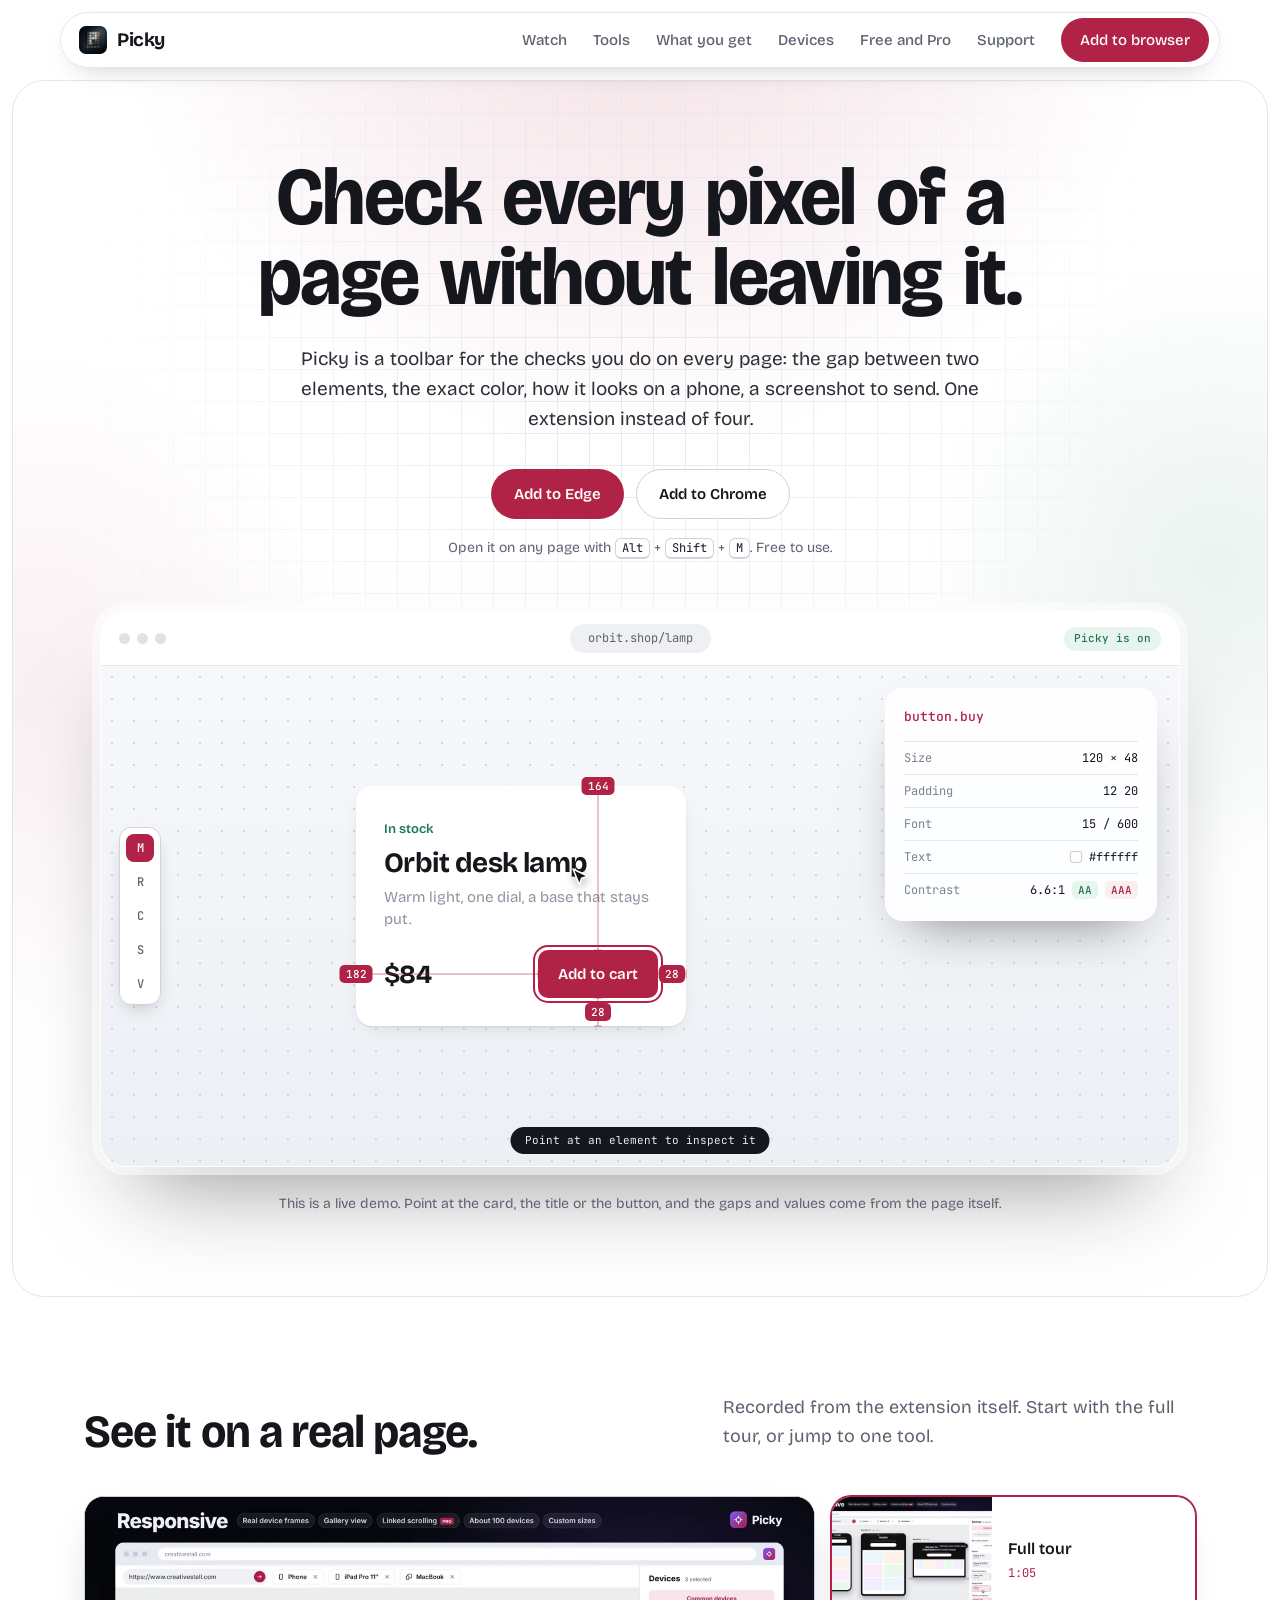
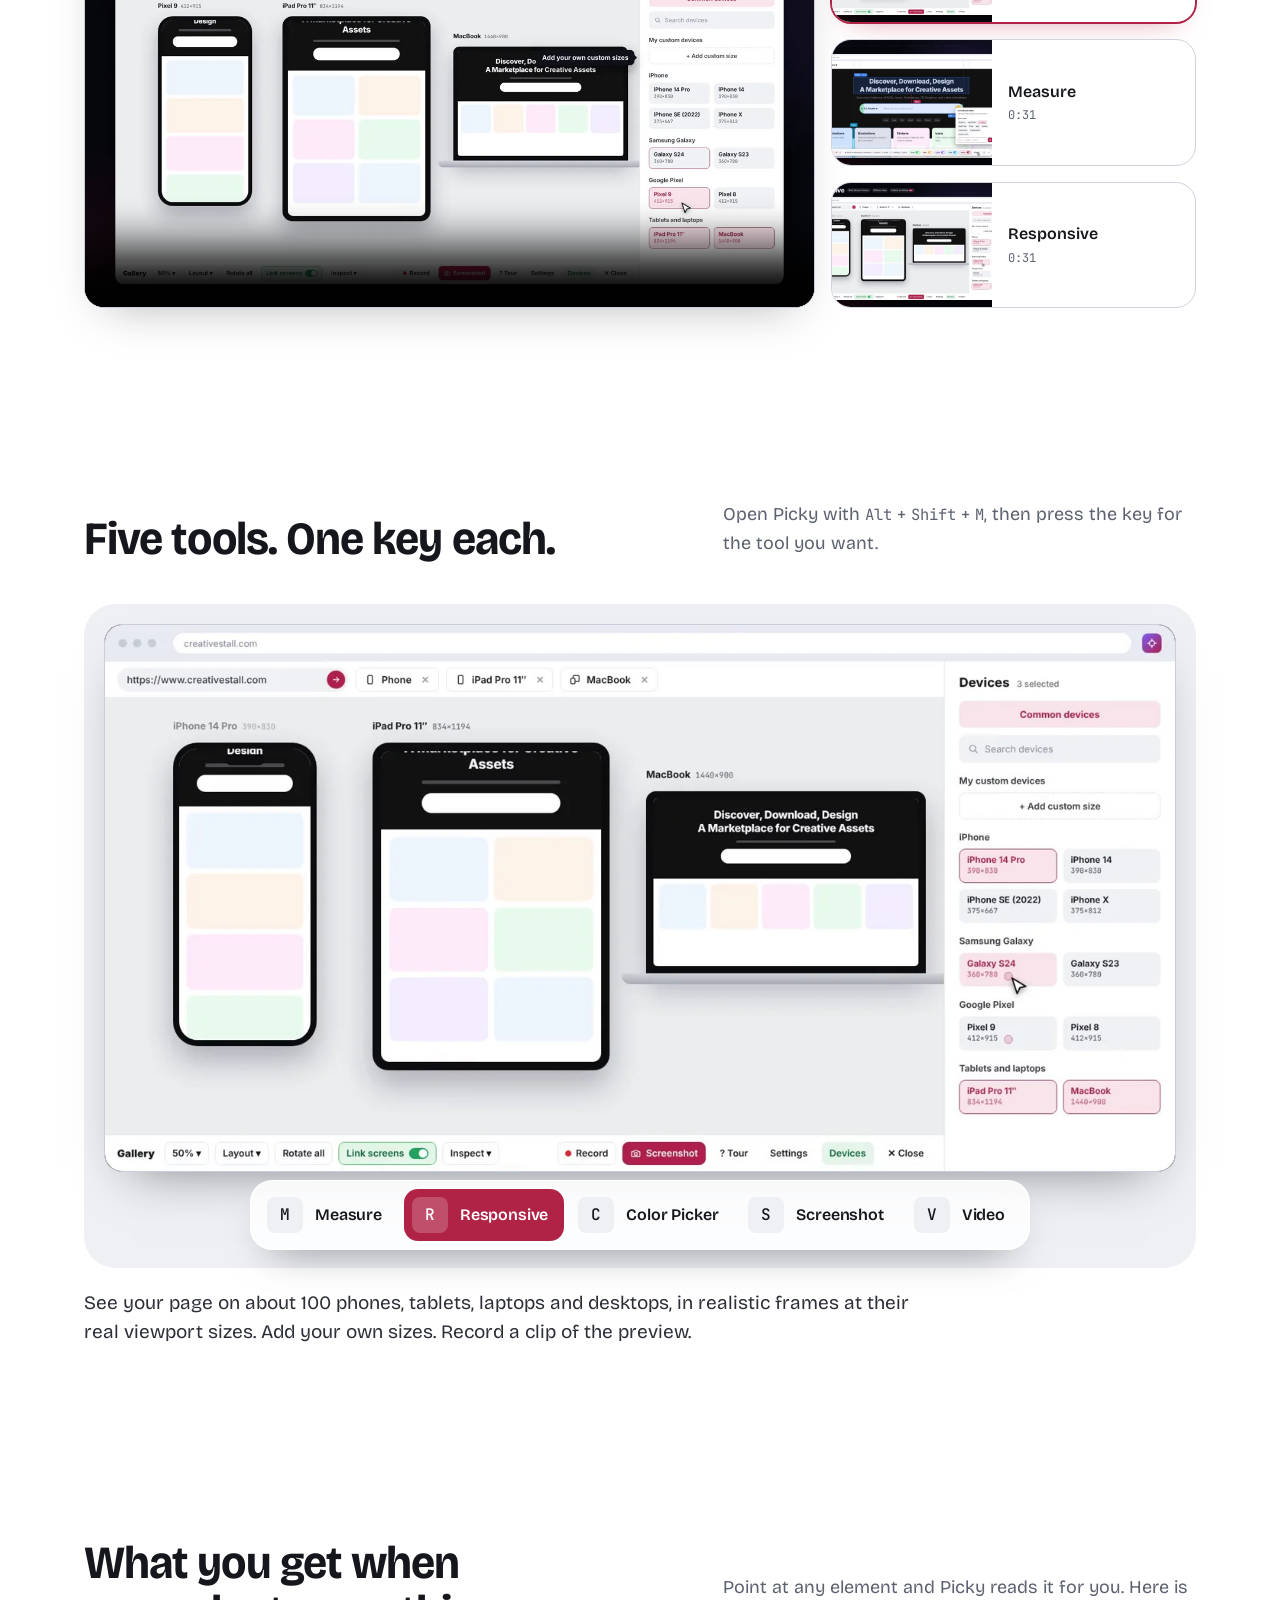
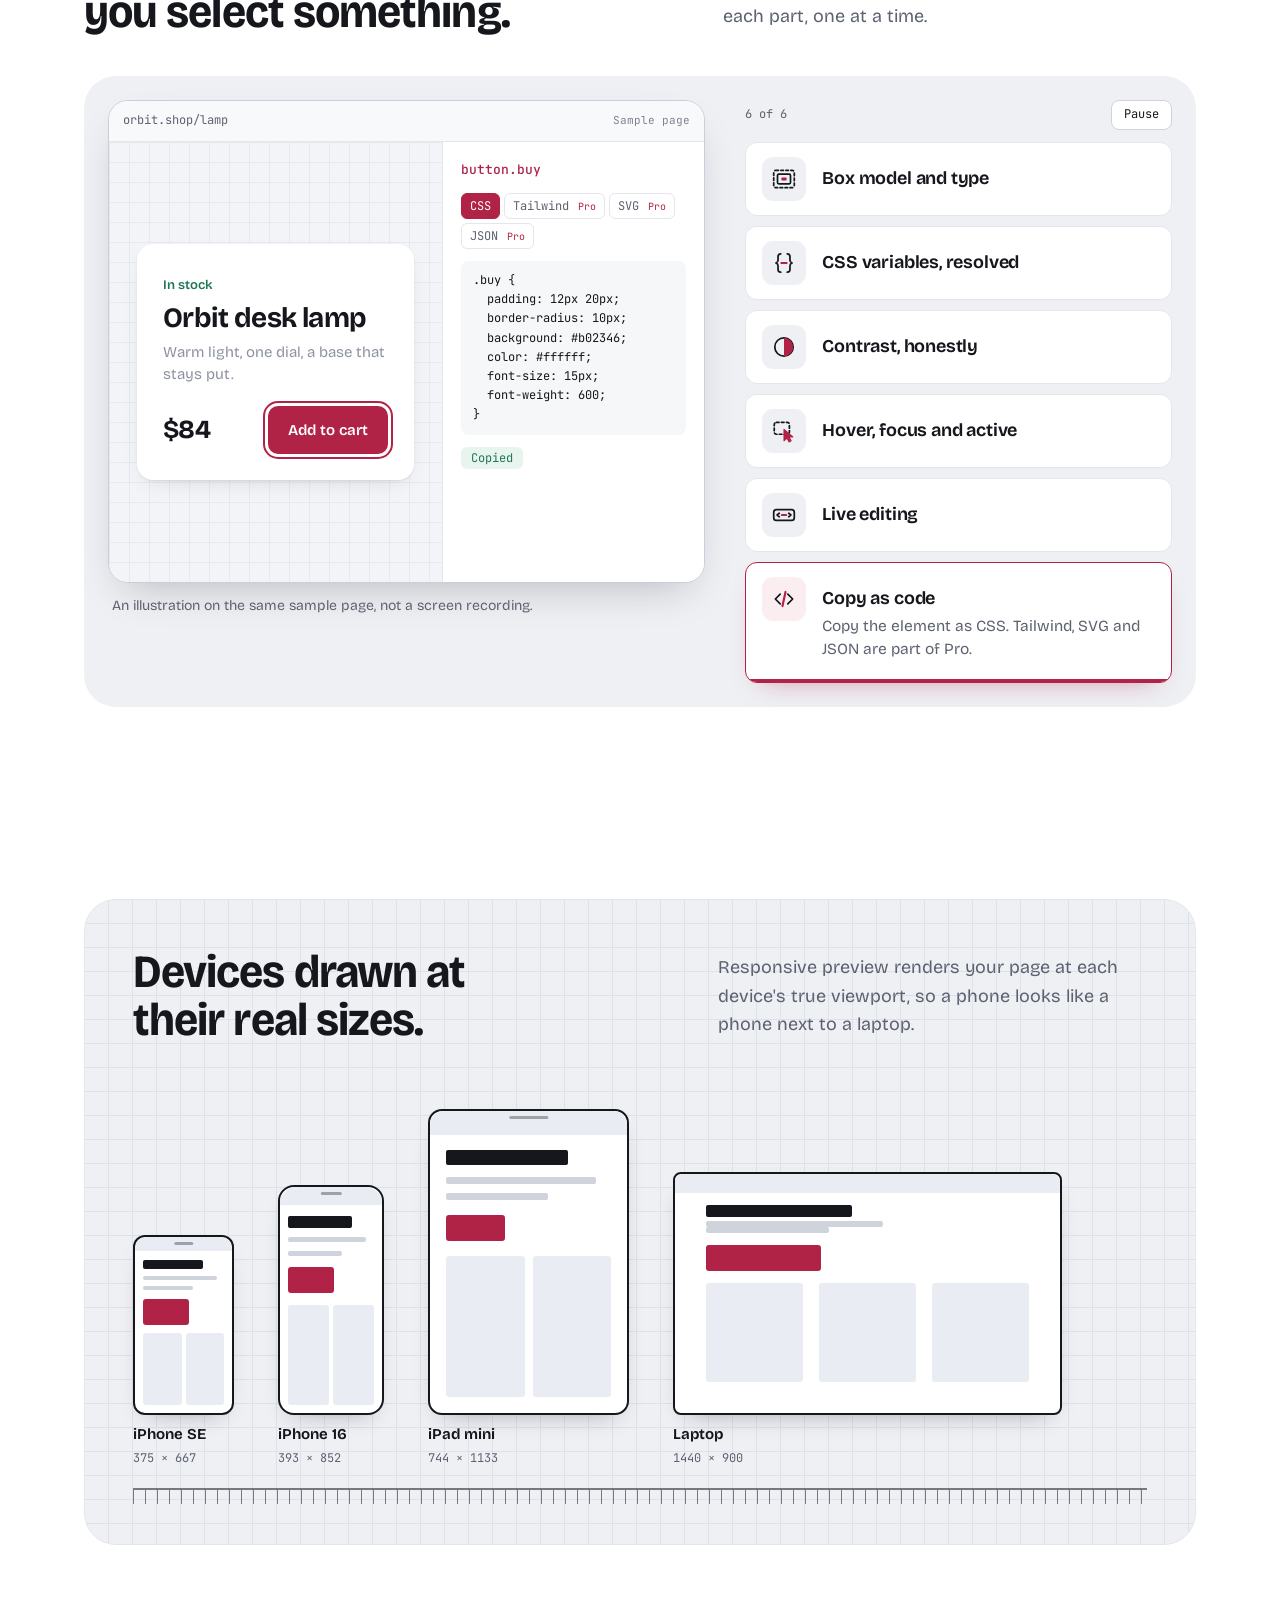
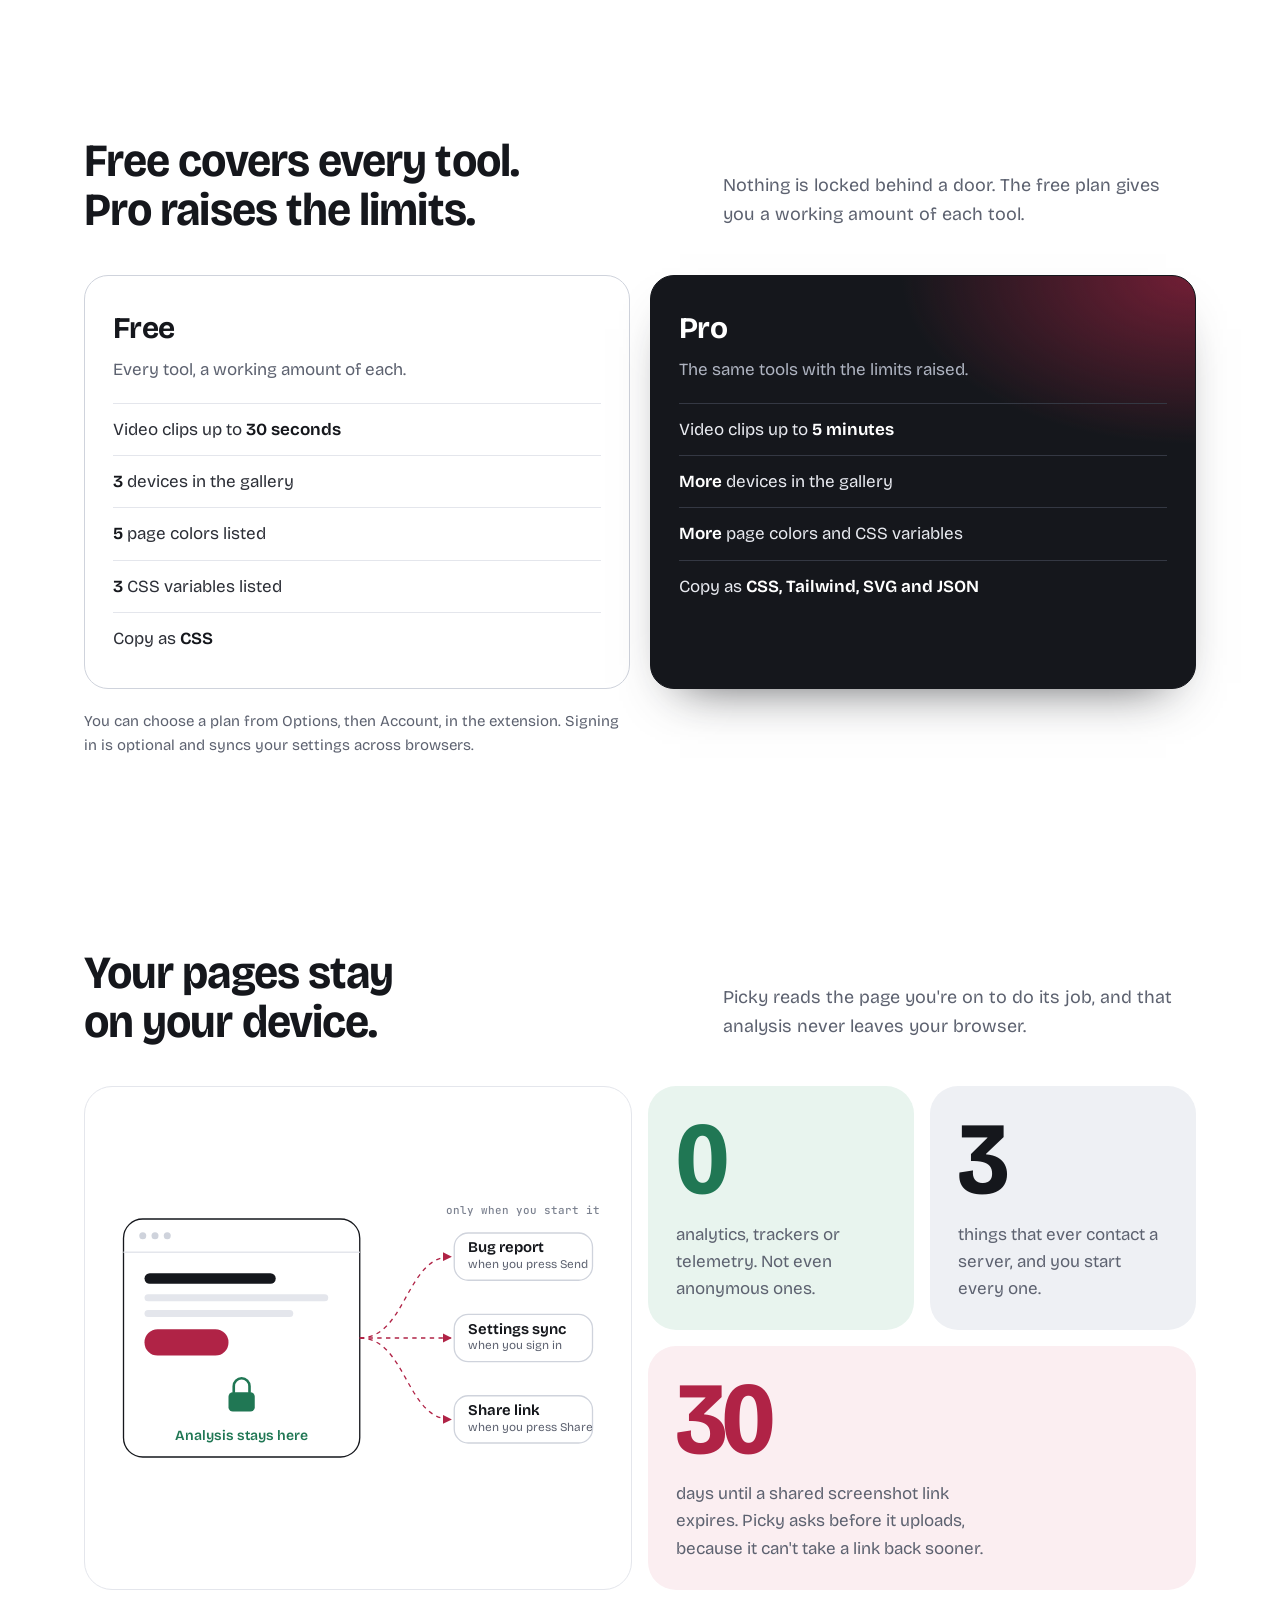
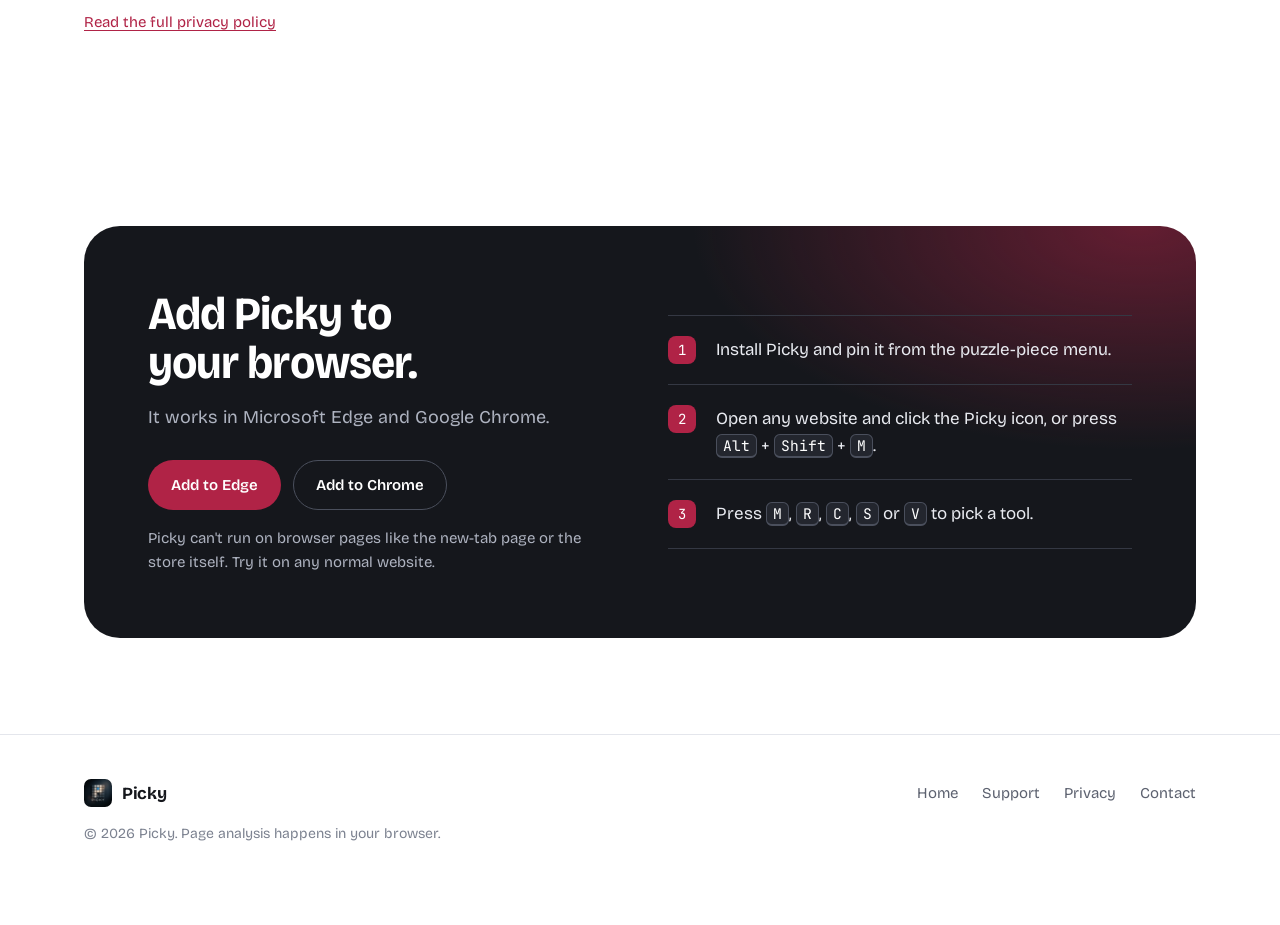
==== commit 041a123b: "Add hero section copy to enhance page description" ====
--- a/index.html
+++ b/index.html
@@ -34,6 +34,7 @@
     <section class="hero">
       <div class="wrap">
         <div class="hero-copy">
+          <!-- start -->
           <h1>Check every pixel of a page without leaving it.</h1>
           <p class="lede">Picky is a toolbar for the checks you do on every page: the gap between two elements, the exact color, how it looks on a phone, a screenshot to send. One extension instead of four.</p>
           <div class="hero-actions">
